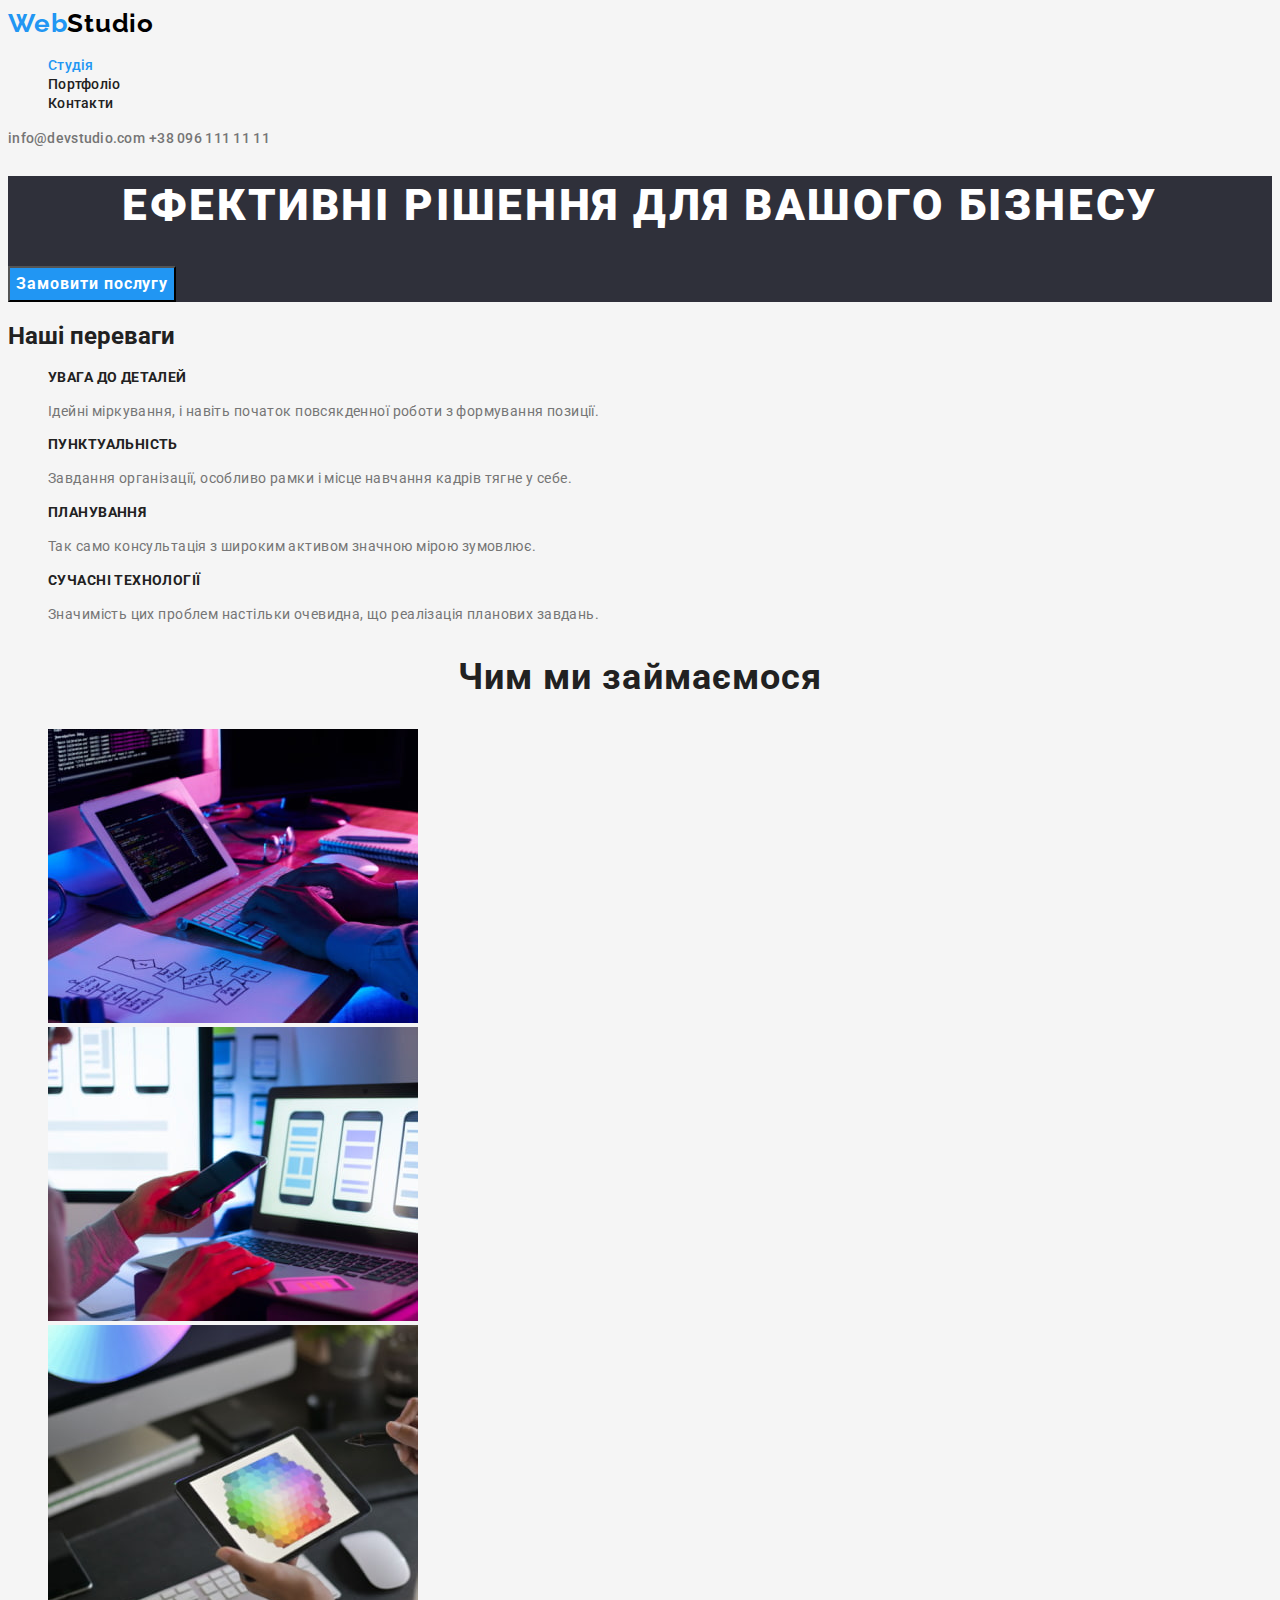
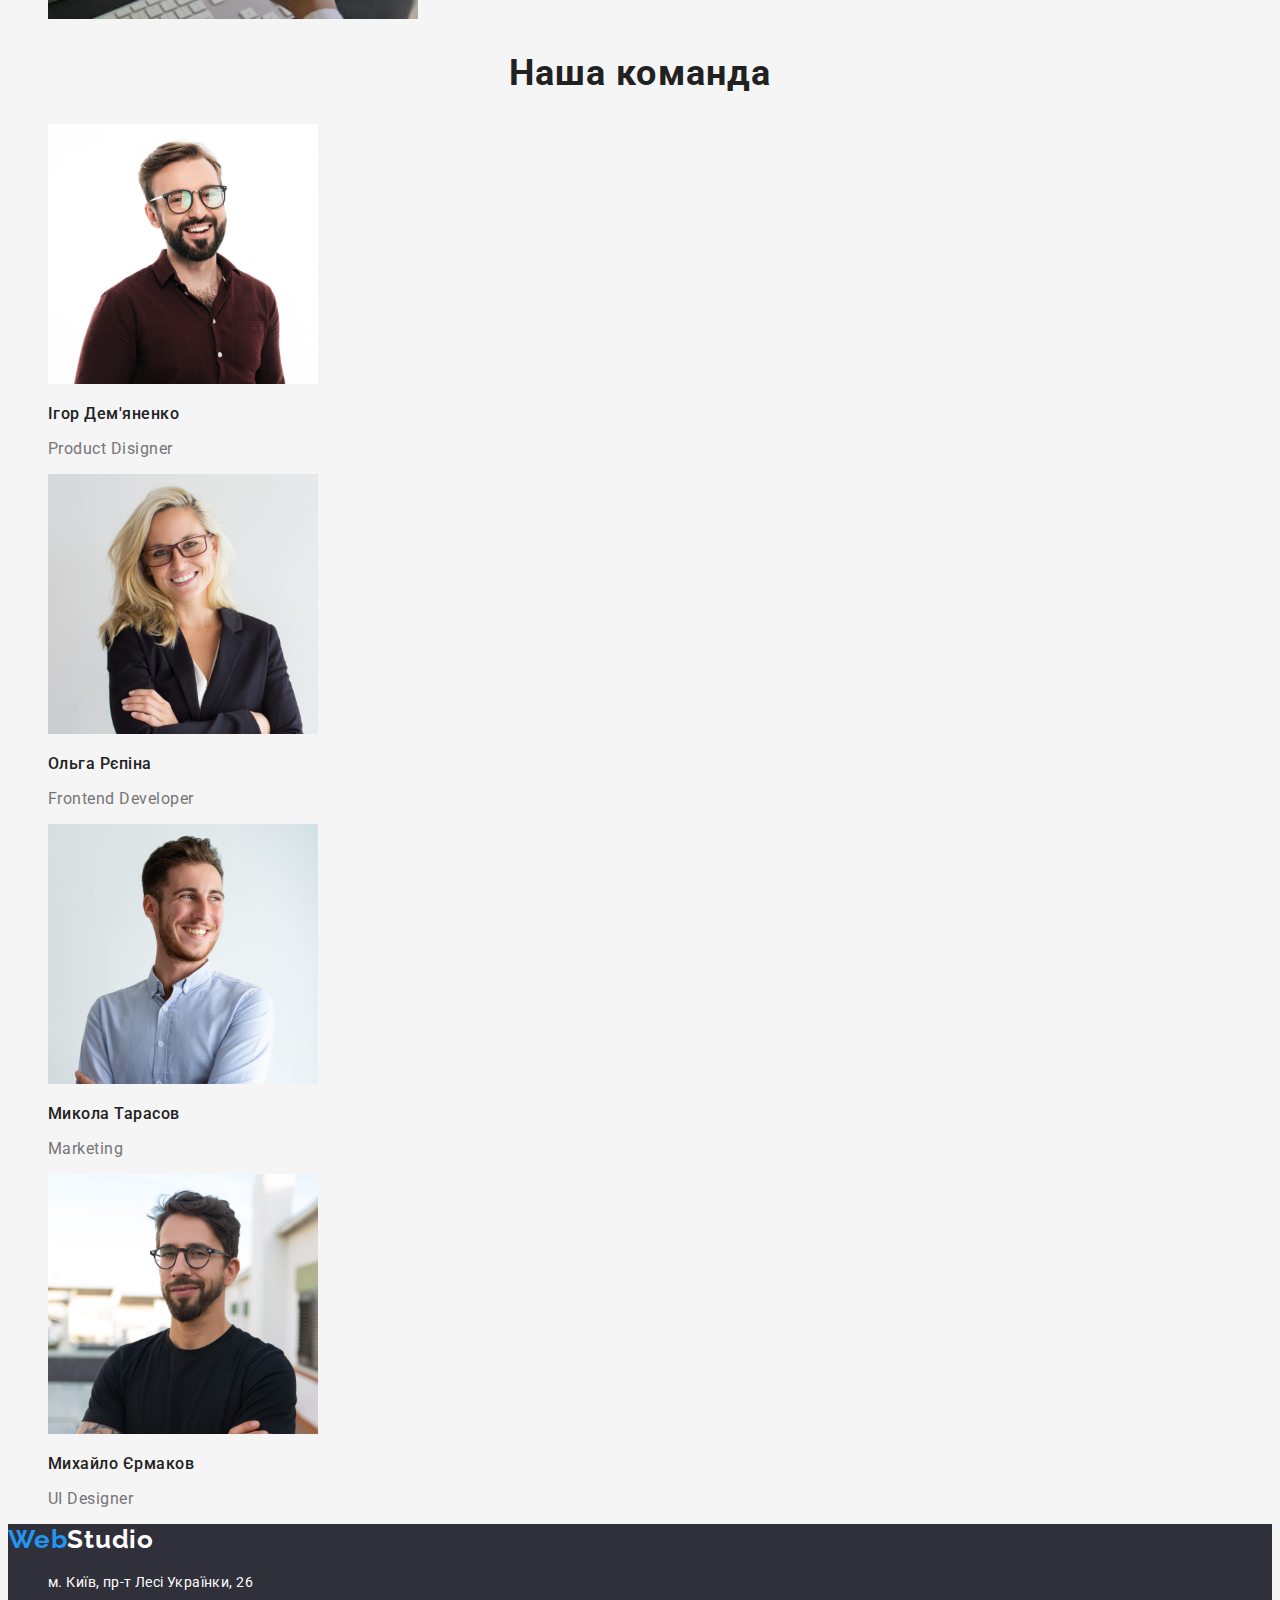
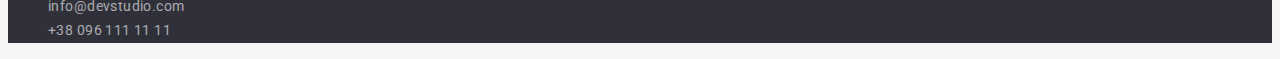
==== index.html @ 5583f451 "hw 03" ====
<!DOCTYPE html>
<html lang="uk">

<head>
    <meta charset="UTF-8" />
    <meta http-equiv="X-UA-Compatible" content="IE=edge" />
    <meta name="viewport" content="width=device-width, initial-scale=1.0" />
    <title>WebStudio</title>
    <link rel="preconnect" href="https://fonts.googleapis.com">
    <link rel="preconnect" href="https://fonts.gstatic.com" crossorigin>
    <link
        href="https://fonts.googleapis.com/css2?family=Raleway:wght@700&family=Roboto:wght@400;500;700;900&display=swap"
        rel="stylesheet">
    <link rel="stylesheet" href="https://cdnjs.cloudflare.com/ajax/libs/modern-normalize/1.1.0/modern-normalize.min.css"
        integrity="sha512-wpPYUAdjBVSE4KJnH1VR1HeZfpl1ub8YT/NKx4PuQ5NmX2tKuGu6U/JRp5y+Y8XG2tV+wKQpNHVUX03MfMFn9Q=="
        crossorigin="anonymous" referrerpolicy="no-referrer" />
    <link rel="stylesheet" href="./css/styles.css">
</head>

<body>
    <header>
        <nav>
            <a href="./index.html" class="logo"><span class="logo-web">Web</span><span
                    class="logo-studio">Studio</span></a>
            <ul class="site-nav">
                <li><a href="./index.html" class="link"><span class="stud-page">Студія</span></a></li>
                <li><a href="./portfolio.html" class="link">Портфоліо</a></li>
                <li><a href="/contacts" class="link">Контакти</a></li>
            </ul>
        </nav>
        <div class="contacts">
            <a href="mailto:info@devstudio.com" class="head-contacts">info@devstudio.com</a>
            <a href="tel:+380961111111" class="head-contacts">+38 096 111 11 11</a>
        </div>
    </header>

    <section class="hero">
        <h1 class="hero-title">Ефективні рішення для вашого бізнесу</h1>
        <button type="button" class="hero-button">Замовити послугу</button>
    </section>

    <main>
        <!--Advantages-->
        <section>
            <h2>Наші переваги</h2>
            <ul>
                <li class="adv-item">
                    <h3 class="adv-title">УВАГА ДО ДЕТАЛЕЙ</h3>
                    <p class="text-adv">
                        Ідейні міркування, і навіть початок повсякденної роботи з
                        формування позиції.
                    </p>
                </li>
                <li class="adv-item">
                    <h3 class="adv-title">ПУНКТУАЛЬНІСТЬ</h3>
                    <p class="text-adv">
                        Завдання організації, особливо рамки і місце навчання кадрів тягне
                        у себе.
                    </p>
                </li>
                <li class="adv-item">
                    <h3 class="adv-title">ПЛАНУВАННЯ</h3>
                    <p class="text-adv">
                        Так само консультація з широким активом значною мірою зумовлює.
                    </p>
                </li>
                <li class="adv-item">
                    <h3 class="adv-title">СУЧАСНІ ТЕХНОЛОГІЇ</h3>
                    <p class="text-adv">
                        Значимість цих проблем настільки очевидна, що реалізація планових
                        завдань.
                    </p>
                </li>
            </ul>
        </section>
        <section>
            <h2 class="title">Чим ми займаємося</h2>
            <ul>
                <li class="w-item"><img src="images/desktop-apps.jpg" alt="desktop apps" width="370" /></li>
                <li class="w-item"><img src="images/mobile-apps.jpg" alt="mobile apps" width="370" /></li>
                <li class="w-item"><img src="images/design-solutions.jpg" alt="design solutions" width="370" /></li>
            </ul>
        </section>
        <!--Team-->
        <section>
            <h2 class="title">Наша команда</h2>
            <ul>
                <li class="team-item">
                    <img src="images/product-disigner.jpg" alt="Ігор Дем'яненко, Product Disigner" width="270" />
                    <h3 class="name">Ігор Дем'яненко</h3>
                    <p class="position">Product Disigner</p>
                </li>
                <li class="team-item">
                    <img src="images/frontend-developer.jpg" alt="Ольга Рєпіна, Frontend Developer" width="270" />
                    <h3 class="name">Ольга Рєпіна</h3>
                    <p class="position">Frontend Developer</p>
                </li>
                <li class="team-item">
                    <img src="images/marketing.jpg" alt="Микола Тарасов, Marketing" width="270" />
                    <h3 class="name">Микола Тарасов</h3>
                    <p class="position">Marketing</p>
                </li>
                <li class="team-item">
                    <img src="images/ui.jpg" alt="Михайло Єрмаков, UI Designer" width="270" />
                    <h3 class="name">Михайло Єрмаков</h3>
                    <p class="position">UI Designer</p>
                </li>
            </ul>
        </section>
    </main>
    <footer class="cont-info">
        <a href="./index.html" class="logo"><span class="logo-web">Web</span><span class="logo-white">Studio</span></a>
        <address>
            <ul>
                <li class="adress-item"><a class="adress-text" href="https://goo.gl/maps/3PGpG9PpnSt5168C9"
                        target="_blank" rel="noopener noreferrer">м. Київ,
                        пр-т Лесі Українки, 26</a></li>
                <li class="adress-item"><a class="contact" href="mailto:info@devstudio.com">info@devstudio.com</a>
                </li>
                <li class="adress-item"><a class="contact" href="tel:+380961111111">+38 096 111 11 11</a></li>
            </ul>
        </address>
    </footer>
</body>

</html>
---- css/styles.css ----
:root {
    --nav-background-color: #FFFFFF;
    --main-background-color: #F5F5F5;
    --secondary-background-color: #2F303A;
    --third-background-color: #F5F4FA;
    --main-text-color: #212121;
    --secondary-text-color: #757575;
    --white-text-color: #FFFFFF;
    --accent-color: #2196F3;
    --contacts-color: rgba(255, 255, 255, 0.6);
}

body {
    background-color: var(--main-background-color);
    color: var(--main-text-color);
    font-family: Roboto, sans-serif;
}

.logo {
    font-family: Raleway;
    font-style: normal;
    font-weight: 700;
    font-size: 26px;
    line-height: 1.19;
    letter-spacing: 0.03em;
    text-decoration: none;
}

.logo-web {
    color: var(--accent-color);
}

.logo-studio {
    color: #000000;
}

.logo-white {
    color: var(--white-text-color);
}

.site-nav {
    list-style: none;
}

.site-nav .link {
    color: var(--main-text-color);
    text-decoration: none;
    font-style: normal;
    font-weight: 500;
    font-size: 14px;
    line-height: 1.14;
    letter-spacing: 0.02em;
}

.site-nav .link:hover, .site-nav .link:focus {
    color: var(--accent-color);
}

.stud-page {
    color: var(--accent-color)
}

.port-page {
    color: var(--accent-color)
}

.contacts {
}

.head-contacts {
    color: var(--secondary-text-color);
    text-decoration: none;
    font-style: normal;
    font-weight: 500;
    font-size: 14px;
    line-height: 1.14;
    letter-spacing: 0.02em;
}

.head-contacts:hover, .head-contacts:focus {
    color: var(--accent-color);
}

.hero {
    background-color: var(--secondary-background-color);
    /*position: absolute;*/
    /*width: 1600px;
    height: 600px;
    left: 0px;
    top: 80px;*/
}

.hero-title {
    color: var(--white-text-color);
    font-style: normal;
    font-weight: 900;
    font-size: 44px;
    line-height: 1.36;
    text-align: center;
    letter-spacing: 0.06em;
    text-transform: uppercase;
}

.hero-button {
    font-family: inherit;
}

.hero-button {
    color: var(--white-text-color);
    background-color: var(--accent-color);
    cursor: pointer;
    font-style: normal;
    font-weight: 700;
    font-size: 16px;
    line-height: 1.88;
    /*display: flex;
    align-items: center;
    text-align: center;*/
    letter-spacing: 0.06em;

}

.adv-item {
    list-style: none;
}

.adv-title {
    font-style: normal;
    font-weight: 700;
    font-size: 14px;
    line-height: 1.14;
    letter-spacing: 0.03em;
}

.text-adv {
    color: var(--secondary-text-color);
    font-size: 14px;
    line-height: 1.71;
    letter-spacing: 0.03em;
}

.title {
    font-style: normal;
    font-weight: 700;
    font-size: 36px;
    line-height: 1.16;
    text-align: center;
    letter-spacing: 0.03em;
}

.w-item {
    list-style: none;
}

.team-item {
    list-style: none;
}

.name {
    font-style: normal;
    font-weight: 500;
    font-size: 16px;
    line-height: 1.19;
    /*text-align: center;*/
    letter-spacing: 0.03em;
}

.position {
    color: var(--secondary-text-color);
    font-size: 16px;
    line-height: 1.19;
    /*text-align: center;*/
    letter-spacing: 0.03em;
}

.buttons-list {
    list-style: none;
}

.buttons {
    font-family: inherit;
}

.buttons {
    cursor: pointer;
    list-style: none;
    font-style: normal;
    font-weight: 500;
    font-size: 16px;
    line-height: 1.63;
    text-align: center;
    letter-spacing: 0.03em;
    color: var(--main-text-color);
}

.buttons:hover, .buttons:focus {
    background-color: var(--accent-color);
    color: var(--white-text-color);
}

.exp {
    list-style: none;
}

.exp-name {
    font-style: normal;
    font-weight: 700;
    font-size: 18px;
    line-height: 2;
    /*text-align: center;*/
    letter-spacing: 0.06em;
}

.exp-type {
    font-size: 16px;
    line-height: 1.88;
    /*text-align: center;*/
    letter-spacing: 0.03em;
    color: var(--secondary-text-color);
}

.cont-info {
    text-decoration: none;
    background-color: var(--secondary-background-color);
}

.adress-item {
    list-style: none;
}

.adress-text {
    text-decoration: none;
    color: var(--white-text-color);
    font-size: 14px;
    line-height: 1.71;
    letter-spacing: 0.03em;
    font-style: normal;
    font-weight: 400;
}

.contact {
    text-decoration: none;
    color: var(--contacts-color);
    font-size: 14px;
    line-height: 1.71;
    letter-spacing: 0.03em;
    font-style: normal;
    font-weight: 400;
}

.adress-text:hover, .adress-text:focus {
    color: var(--accent-color);
}

.contact:hover, .contact:focus {
    color: var(--accent-color);
}
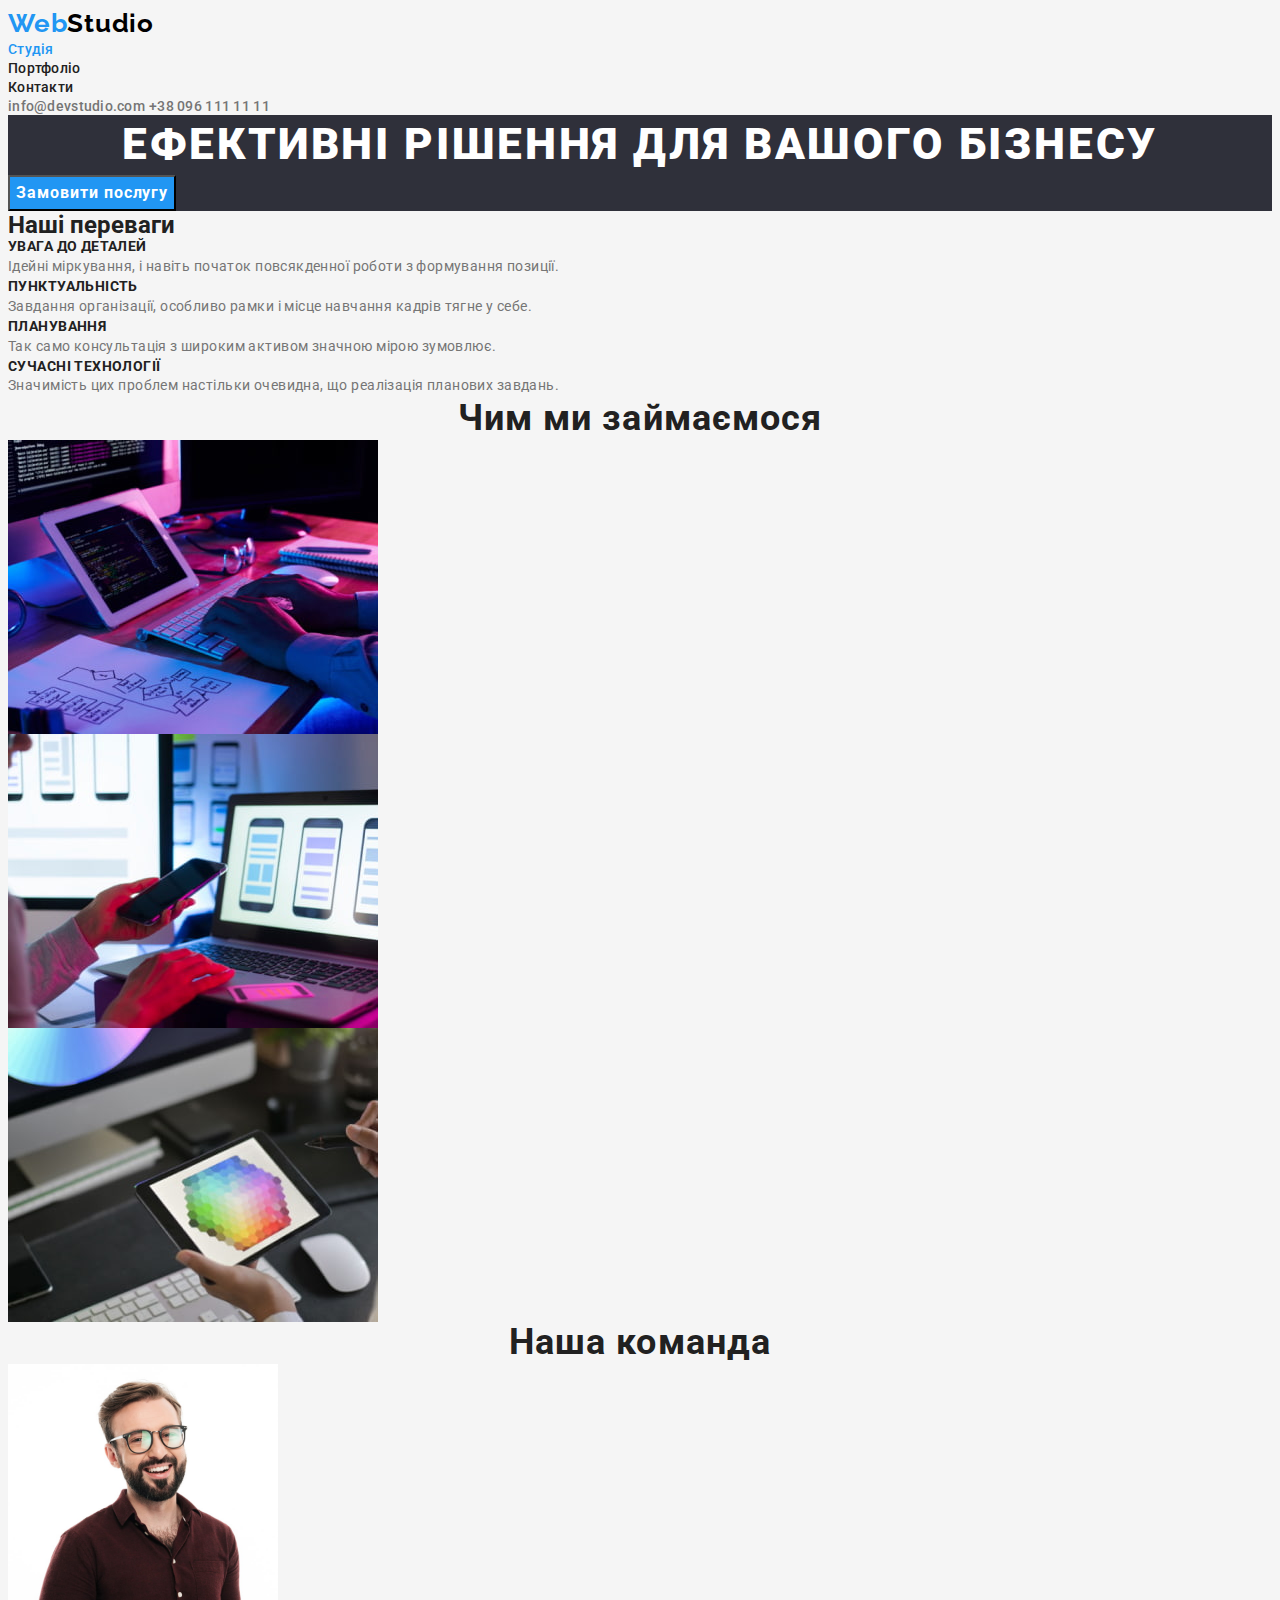
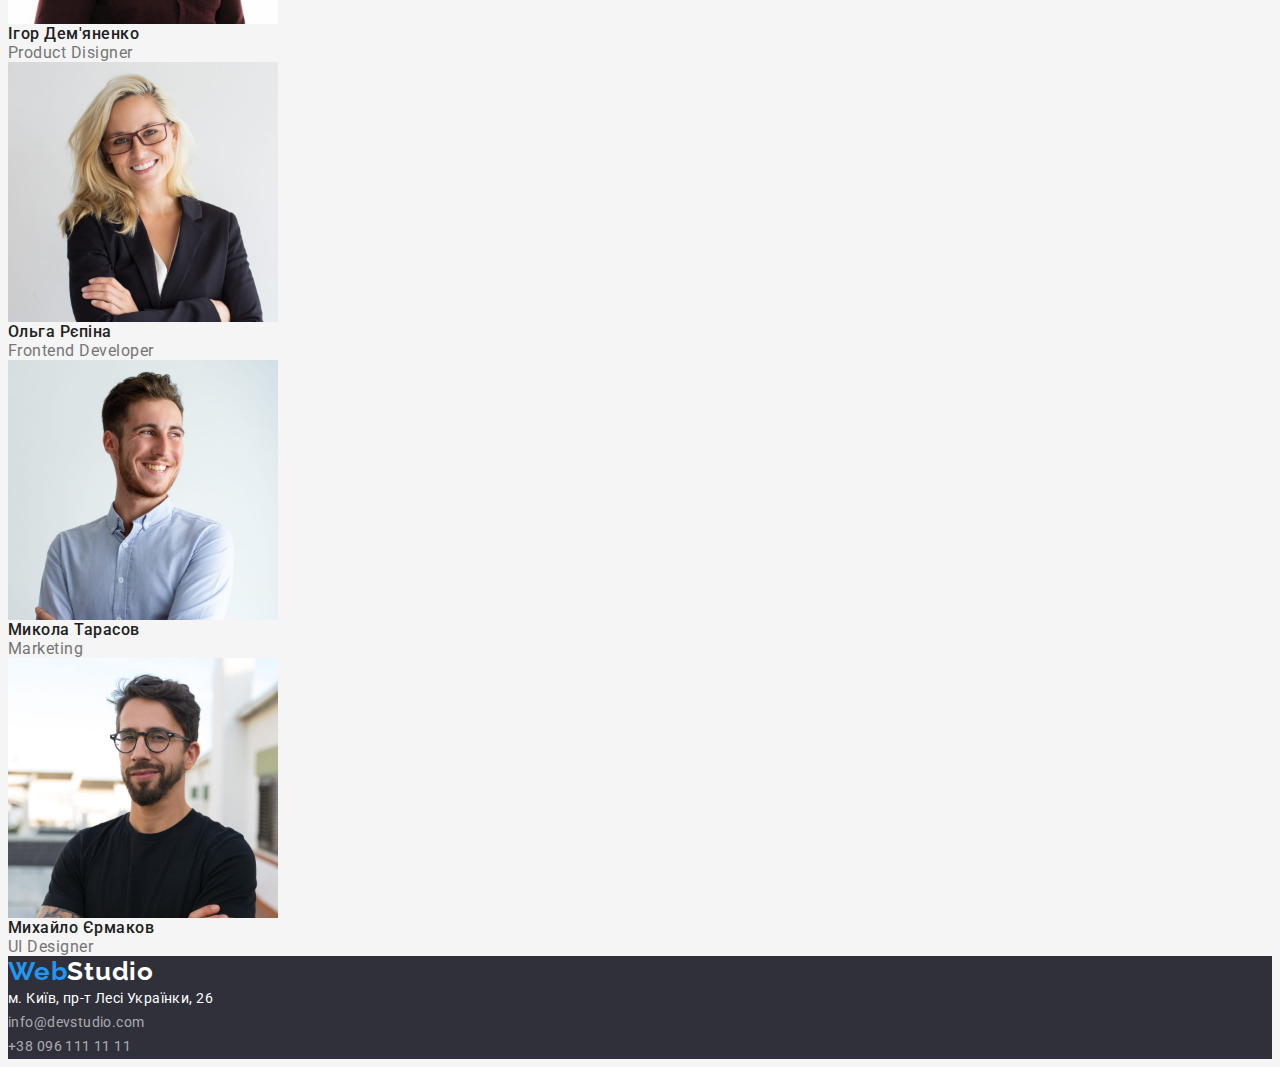
==== commit e227798b: "++" ====
--- a/index.html
+++ b/index.html
@@ -18,7 +18,7 @@
 </head>
 
 <body>
-    <header>
+    <header class="header">
         <nav>
             <a href="./index.html" class="logo"><span class="logo-web">Web</span><span
                     class="logo-studio">Studio</span></a>
@@ -41,7 +41,7 @@
 
     <main>
         <!--Advantages-->
-        <section>
+        <section class="advantages">
             <h2>Наші переваги</h2>
             <ul>
                 <li class="adv-item">
@@ -73,7 +73,7 @@
                 </li>
             </ul>
         </section>
-        <section>
+        <section class="wwd">
             <h2 class="title">Чим ми займаємося</h2>
             <ul>
                 <li class="w-item"><img src="images/desktop-apps.jpg" alt="desktop apps" width="370" /></li>
@@ -82,7 +82,7 @@
             </ul>
         </section>
         <!--Team-->
-        <section>
+        <section class="team">
             <h2 class="title">Наша команда</h2>
             <ul>
                 <li class="team-item">
@@ -108,7 +108,7 @@
             </ul>
         </section>
     </main>
-    <footer class="cont-info">
+    <footer class="footer">
         <a href="./index.html" class="logo"><span class="logo-web">Web</span><span class="logo-white">Studio</span></a>
         <address>
             <ul>
--- a/css/styles.css
+++ b/css/styles.css
@@ -16,6 +16,22 @@
     font-family: Roboto, sans-serif;
 }
 
+h1, h2, h3, h4, h5, h6, p {
+    margin: 0;
+}
+
+img {
+    display: block;
+    max-width: 100%;
+    height: auto;
+}
+
+ul {
+    list-style: none;
+    padding: 0;
+    margin: 0;
+}
+
 .logo {
     font-family: Raleway;
     font-style: normal;
@@ -219,7 +235,7 @@
     color: var(--secondary-text-color);
 }
 
-.cont-info {
+.footer {
     text-decoration: none;
     background-color: var(--secondary-background-color);
 }
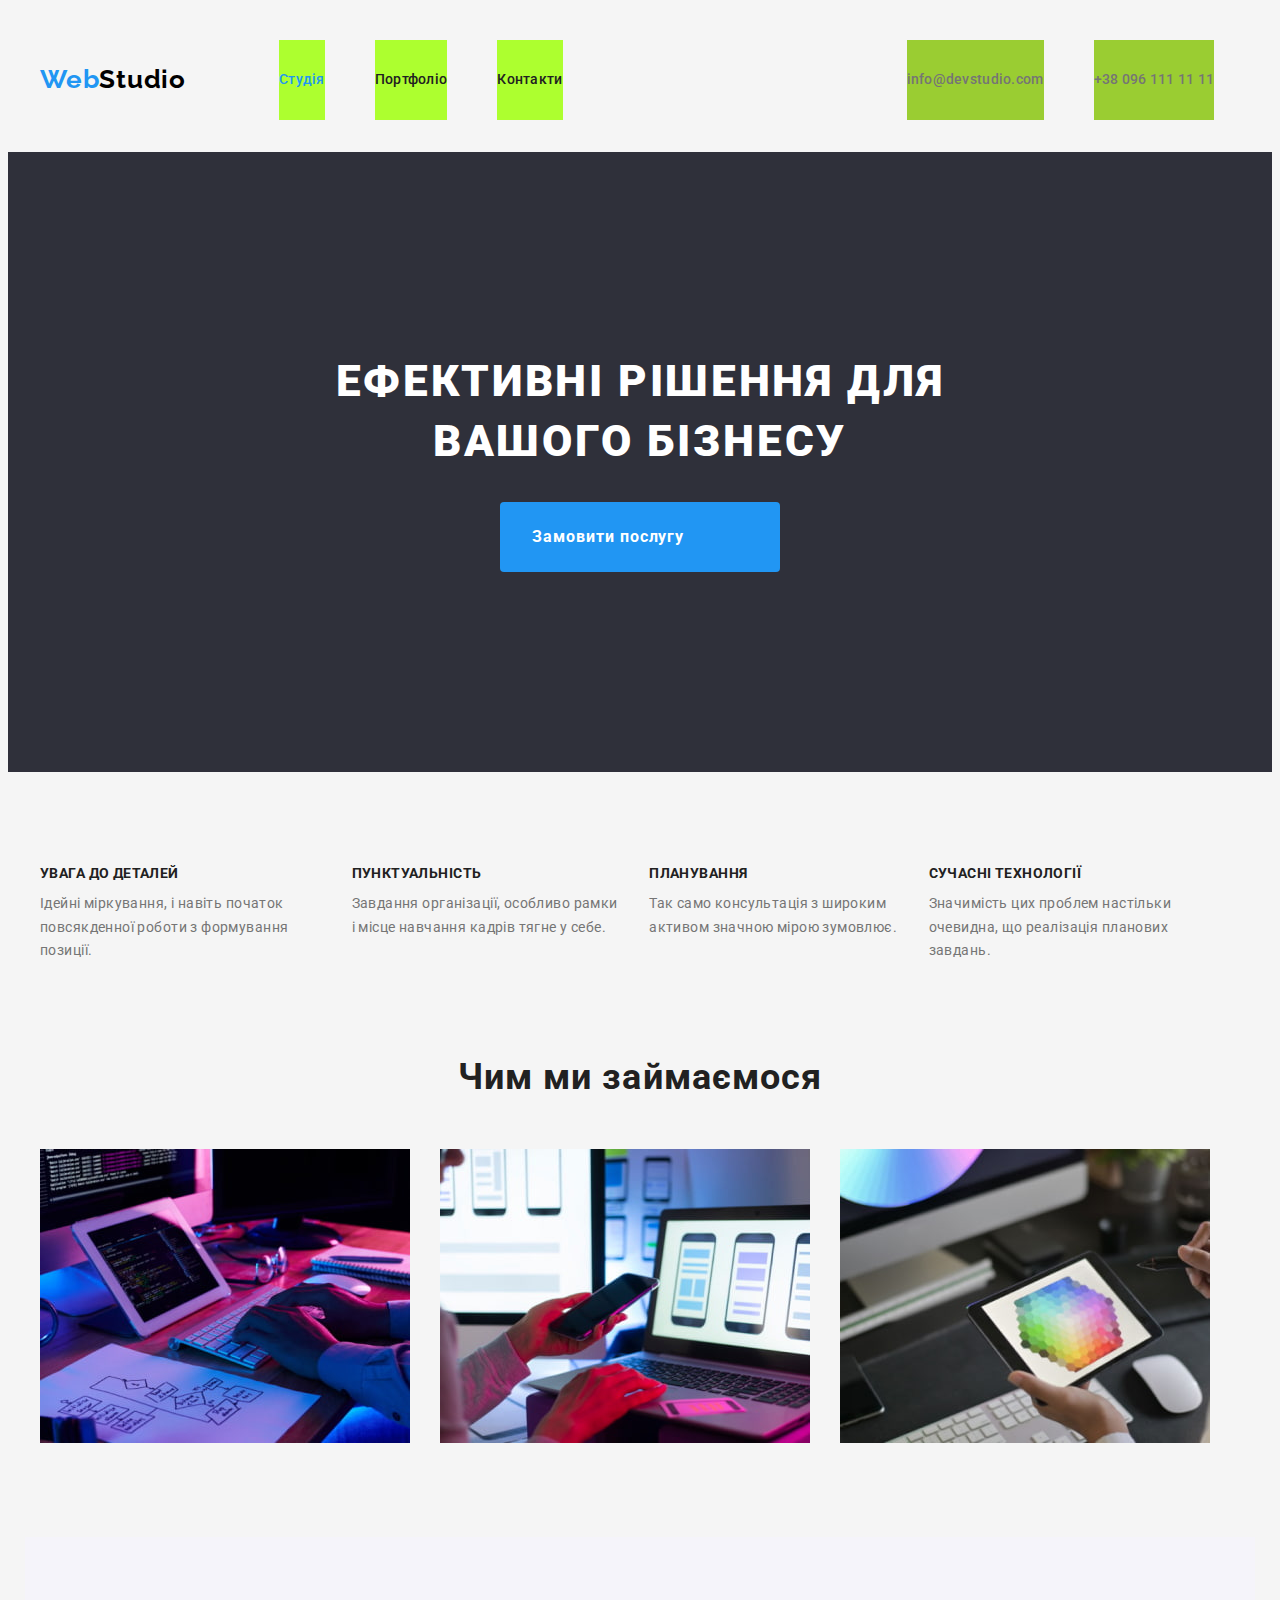
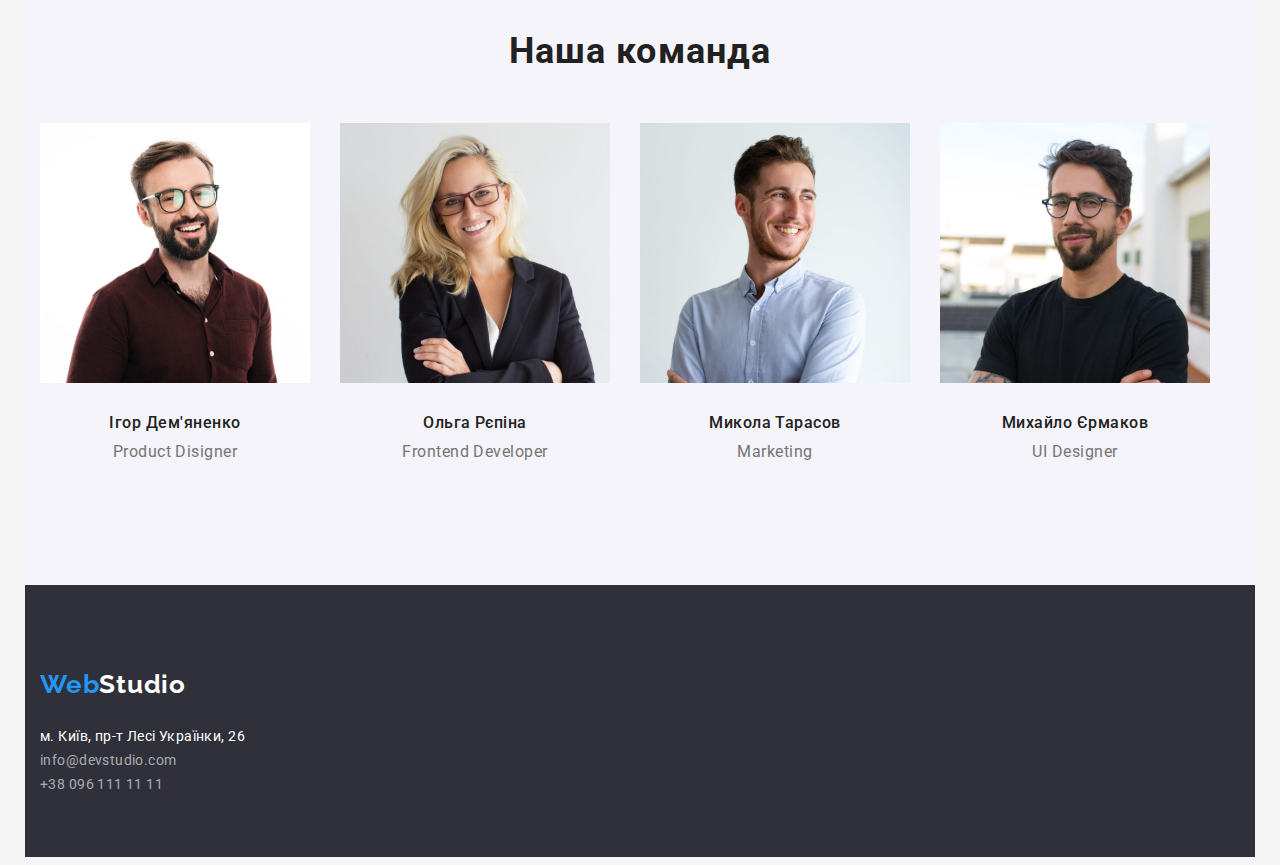
==== commit f382b14d: "+++" ====
--- a/index.html
+++ b/index.html
@@ -19,31 +19,39 @@
 
 <body>
     <header class="header">
-        <nav>
-            <a href="./index.html" class="logo"><span class="logo-web">Web</span><span
-                    class="logo-studio">Studio</span></a>
-            <ul class="site-nav">
-                <li><a href="./index.html" class="link"><span class="stud-page">Студія</span></a></li>
-                <li><a href="./portfolio.html" class="link">Портфоліо</a></li>
-                <li><a href="/contacts" class="link">Контакти</a></li>
+        <div class="head container">
+            <nav class="navigation">
+                <a href="./index.html" class="logo"><span class="logo-web">Web</span><span
+                        class="logo-studio">Studio</span></a>
+                <ul class="site-nav">
+                    <li><a href="./index.html" class="link"><span class="stud-page">Студія</span></a></li>
+                    <li><a href="./portfolio.html" class="link">Портфоліо</a></li>
+                    <li><a href="/contacts" class="link">Контакти</a></li>
+                </ul>
+            </nav>
+            <ul class="contacts">
+                <li class="contacts-list"><a href="mailto:info@devstudio.com"
+                        class="head-contacts">info@devstudio.com</a>
+                </li>
+                <li class="contacts-list"><a href="tel:+380961111111" class="head-contacts">+38 096 111 11 11</a>
+                </li>
             </ul>
-        </nav>
-        <div class="contacts">
-            <a href="mailto:info@devstudio.com" class="head-contacts">info@devstudio.com</a>
-            <a href="tel:+380961111111" class="head-contacts">+38 096 111 11 11</a>
         </div>
     </header>
 
-    <section class="hero">
-        <h1 class="hero-title">Ефективні рішення для вашого бізнесу</h1>
-        <button type="button" class="hero-button">Замовити послугу</button>
-    </section>
+    <main>
 
-    <main>
+        <section class="hero">
+            <div class="hero-box container">
+                <h1 class="hero-title">Ефективні рішення для вашого бізнесу</h1>
+                <button type="button" class="hero-button">Замовити послугу</button>
+            </div>
+        </section>
+
         <!--Advantages-->
-        <section class="advantages">
-            <h2>Наші переваги</h2>
-            <ul>
+        <section class="advantages container">
+            <h2 class="visually-hidden">Наші переваги</h2>
+            <ul class="adv-list">
                 <li class="adv-item">
                     <h3 class="adv-title">УВАГА ДО ДЕТАЛЕЙ</h3>
                     <p class="text-adv">
@@ -73,42 +81,44 @@
                 </li>
             </ul>
         </section>
-        <section class="wwd">
+        <section class="wwd section container">
             <h2 class="title">Чим ми займаємося</h2>
-            <ul>
+            <ul class="wwd-list">
                 <li class="w-item"><img src="images/desktop-apps.jpg" alt="desktop apps" width="370" /></li>
                 <li class="w-item"><img src="images/mobile-apps.jpg" alt="mobile apps" width="370" /></li>
                 <li class="w-item"><img src="images/design-solutions.jpg" alt="design solutions" width="370" /></li>
             </ul>
         </section>
         <!--Team-->
-        <section class="team">
-            <h2 class="title">Наша команда</h2>
-            <ul>
-                <li class="team-item">
-                    <img src="images/product-disigner.jpg" alt="Ігор Дем'яненко, Product Disigner" width="270" />
-                    <h3 class="name">Ігор Дем'яненко</h3>
-                    <p class="position">Product Disigner</p>
-                </li>
-                <li class="team-item">
-                    <img src="images/frontend-developer.jpg" alt="Ольга Рєпіна, Frontend Developer" width="270" />
-                    <h3 class="name">Ольга Рєпіна</h3>
-                    <p class="position">Frontend Developer</p>
-                </li>
-                <li class="team-item">
-                    <img src="images/marketing.jpg" alt="Микола Тарасов, Marketing" width="270" />
-                    <h3 class="name">Микола Тарасов</h3>
-                    <p class="position">Marketing</p>
-                </li>
-                <li class="team-item">
-                    <img src="images/ui.jpg" alt="Михайло Єрмаков, UI Designer" width="270" />
-                    <h3 class="name">Михайло Єрмаков</h3>
-                    <p class="position">UI Designer</p>
-                </li>
-            </ul>
+        <section class=" team section container">
+            <div class="">
+                <h2 class="title">Наша команда</h2>
+                <ul class="team-list">
+                    <li class="team-item">
+                        <img src="images/product-disigner.jpg" alt="Ігор Дем'яненко, Product Disigner" width="270" />
+                        <h3 class="name">Ігор Дем'яненко</h3>
+                        <p class="position">Product Disigner</p>
+                    </li>
+                    <li class="team-item">
+                        <img src="images/frontend-developer.jpg" alt="Ольга Рєпіна, Frontend Developer" width="270" />
+                        <h3 class="name">Ольга Рєпіна</h3>
+                        <p class="position">Frontend Developer</p>
+                    </li>
+                    <li class="team-item">
+                        <img src="images/marketing.jpg" alt="Микола Тарасов, Marketing" width="270" />
+                        <h3 class="name">Микола Тарасов</h3>
+                        <p class="position">Marketing</p>
+                    </li>
+                    <li class="team-item">
+                        <img src="images/ui.jpg" alt="Михайло Єрмаков, UI Designer" width="270" />
+                        <h3 class="name">Михайло Єрмаков</h3>
+                        <p class="position">UI Designer</p>
+                    </li>
+                </ul>
+            </div>
         </section>
     </main>
-    <footer class="footer">
+    <footer class="footer container">
         <a href="./index.html" class="logo"><span class="logo-web">Web</span><span class="logo-white">Studio</span></a>
         <address>
             <ul>
--- a/css/styles.css
+++ b/css/styles.css
@@ -1,3 +1,5 @@
+/*GENERAL*/
+
 :root {
     --nav-background-color: #FFFFFF;
     --main-background-color: #F5F5F5;
@@ -32,7 +34,52 @@
     margin: 0;
 }
 
+*,
+*::before,
+*::after {
+    box-sizing: inherit;
+}
+
+.container {
+    width: 1200px;
+    padding-left: 15px;
+    padding-right: 15px;
+    margin: 0 auto;
+}
+
+.section {
+    padding-top: 94px;
+    padding-bottom: 94px;
+}
+
+.visually-hidden {
+    position: absolute;
+    white-space: nowrap;
+    width: 1px;
+    height: 1px;
+    overflow: hidden;
+    border: 0;
+    padding: 0;
+    clip: rect(0 0 0 0);
+    clip-path: inset(50%);
+    margin: -1px;
+}
+
+/*HEADER*/
+
+.head {
+    display: flex;
+    text-align: center;
+    align-items: center;
+}
+
+
 .logo {
+    display: block;
+    padding-top: 24px;
+    padding-bottom: 25px;
+    margin-right: 93px;
+
     font-family: Raleway;
     font-style: normal;
     font-weight: 700;
@@ -54,18 +101,40 @@
     color: var(--white-text-color);
 }
 
+.navigation {
+    display: flex;
+    align-items: center;
+}
+
 .site-nav {
-    list-style: none;
-}
+    display: flex;
+    padding-top: 32px;
+    padding-bottom: 32px;
+    list-style: none;
+}
+
+.site-nav li + li {
+    margin-left: 50px;
+}
+
+/*.site-nav li:last-child {
+    margin-right: 0;}*/
+
 
 .site-nav .link {
+    display: block;
+    padding-top: 32px;
+    padding-bottom: 32px;
+
     color: var(--main-text-color);
+
     text-decoration: none;
     font-style: normal;
     font-weight: 500;
     font-size: 14px;
     line-height: 1.14;
     letter-spacing: 0.02em;
+    background-color: greenyellow;
 }
 
 .site-nav .link:hover, .site-nav .link:focus {
@@ -79,11 +148,20 @@
 .port-page {
     color: var(--accent-color)
 }
-
 .contacts {
+    display: flex;
+    margin-left: 344px;
+}
+
+.contacts .contacts-list + .contacts-list {
+    margin-left: 50px;
 }
 
 .head-contacts {
+    display: block;
+    padding-top: 32px;
+    padding-bottom: 32px;
+
     color: var(--secondary-text-color);
     text-decoration: none;
     font-style: normal;
@@ -91,23 +169,34 @@
     font-size: 14px;
     line-height: 1.14;
     letter-spacing: 0.02em;
+
+    background-color: yellowgreen;
 }
 
 .head-contacts:hover, .head-contacts:focus {
     color: var(--accent-color);
 }
 
+.header {
+    border-bottom: 1px solid 
+    color: #ececec;
+}
+
+/*HERO*/
+
 .hero {
     background-color: var(--secondary-background-color);
-    /*position: absolute;*/
-    /*width: 1600px;
-    height: 600px;
-    left: 0px;
-    top: 80px;*/
+    max-width: 1600px;
+    padding: 200px 0px 200px 0px;
 }
 
 .hero-title {
+    margin-left: auto;
+    margin-right: auto;
+    max-width: 696px;
+
     color: var(--white-text-color);
+
     font-style: normal;
     font-weight: 900;
     font-size: 44px;
@@ -122,25 +211,48 @@
 }
 
 .hero-button {
+    padding: 10px 32px;
+    margin-top: 30px;
+    margin-left: auto;
+    margin-right: auto;
+    border-radius: 4px;
+    border: transparent;
+    width: 216px;
+    height: 50px;
+
     color: var(--white-text-color);
     background-color: var(--accent-color);
     cursor: pointer;
+
     font-style: normal;
     font-weight: 700;
     font-size: 16px;
     line-height: 1.88;
-    /*display: flex;
+    display: flex;
     align-items: center;
-    text-align: center;*/
+    text-align: center;
     letter-spacing: 0.06em;
 
 }
 
+/*SECTION ADV*/
+
+.adv-list {
+    display: flex;
+    padding-top: 94px;
+}
+
 .adv-item {
-    list-style: none;
-}
+    margin-right: 30px;
+}
+
+
+/*.adv-item {
+    list-style: none;
+}*/
 
 .adv-title {
+    margin-bottom: 10px;
     font-style: normal;
     font-weight: 700;
     font-size: 14px;
@@ -155,7 +267,15 @@
     letter-spacing: 0.03em;
 }
 
+/*WWD*/
+
+.wwd-list {
+    display: flex;
+}
+
 .title {
+    margin-bottom: 50px;
+
     font-style: normal;
     font-weight: 700;
     font-size: 36px;
@@ -165,27 +285,49 @@
 }
 
 .w-item {
-    list-style: none;
+    margin-right: 30px;
+    list-style: none;
+}
+
+
+/*TEAM*/
+
+.team {
+    background-color: var(--third-background-color);
+}
+
+.team-list {
+    display: flex;
 }
 
 .team-item {
-    list-style: none;
-}
+    margin-right: 30px;
+    list-style: none;
+}
+
+.team-item:last-child {
+    margin-right: 0;
+}
+
+
 
 .name {
+    margin-top: 30px;
+    margin-bottom: 10px;
     font-style: normal;
     font-weight: 500;
     font-size: 16px;
     line-height: 1.19;
-    /*text-align: center;*/
+    text-align: center;
     letter-spacing: 0.03em;
 }
 
 .position {
+    margin-bottom: 30px;
     color: var(--secondary-text-color);
     font-size: 16px;
     line-height: 1.19;
-    /*text-align: center;*/
+    text-align: center;
     letter-spacing: 0.03em;
 }
 
@@ -198,6 +340,10 @@
 }
 
 .buttons {
+    display: inline-block;
+    padding: 6px 22px;
+    border-radius: 4px;
+    border: transparent;
     cursor: pointer;
     list-style: none;
     font-style: normal;
@@ -207,6 +353,7 @@
     text-align: center;
     letter-spacing: 0.03em;
     color: var(--main-text-color);
+    background-color: var(--third-background-color);
 }
 
 .buttons:hover, .buttons:focus {
@@ -236,6 +383,11 @@
 }
 
 .footer {
+    padding-top: 60px;
+    padding-bottom: 60px;
+    margin-left: auto;
+    margin-right: auto;
+    max-width: 1600px;
     text-decoration: none;
     background-color: var(--secondary-background-color);
 }
@@ -245,8 +397,11 @@
 }
 
 .adress-text {
+    margin-bottom: 9px;
+
     text-decoration: none;
     color: var(--white-text-color);
+
     font-size: 14px;
     line-height: 1.71;
     letter-spacing: 0.03em;
@@ -256,7 +411,9 @@
 
 .contact {
     text-decoration: none;
+
     color: var(--contacts-color);
+    
     font-size: 14px;
     line-height: 1.71;
     letter-spacing: 0.03em;
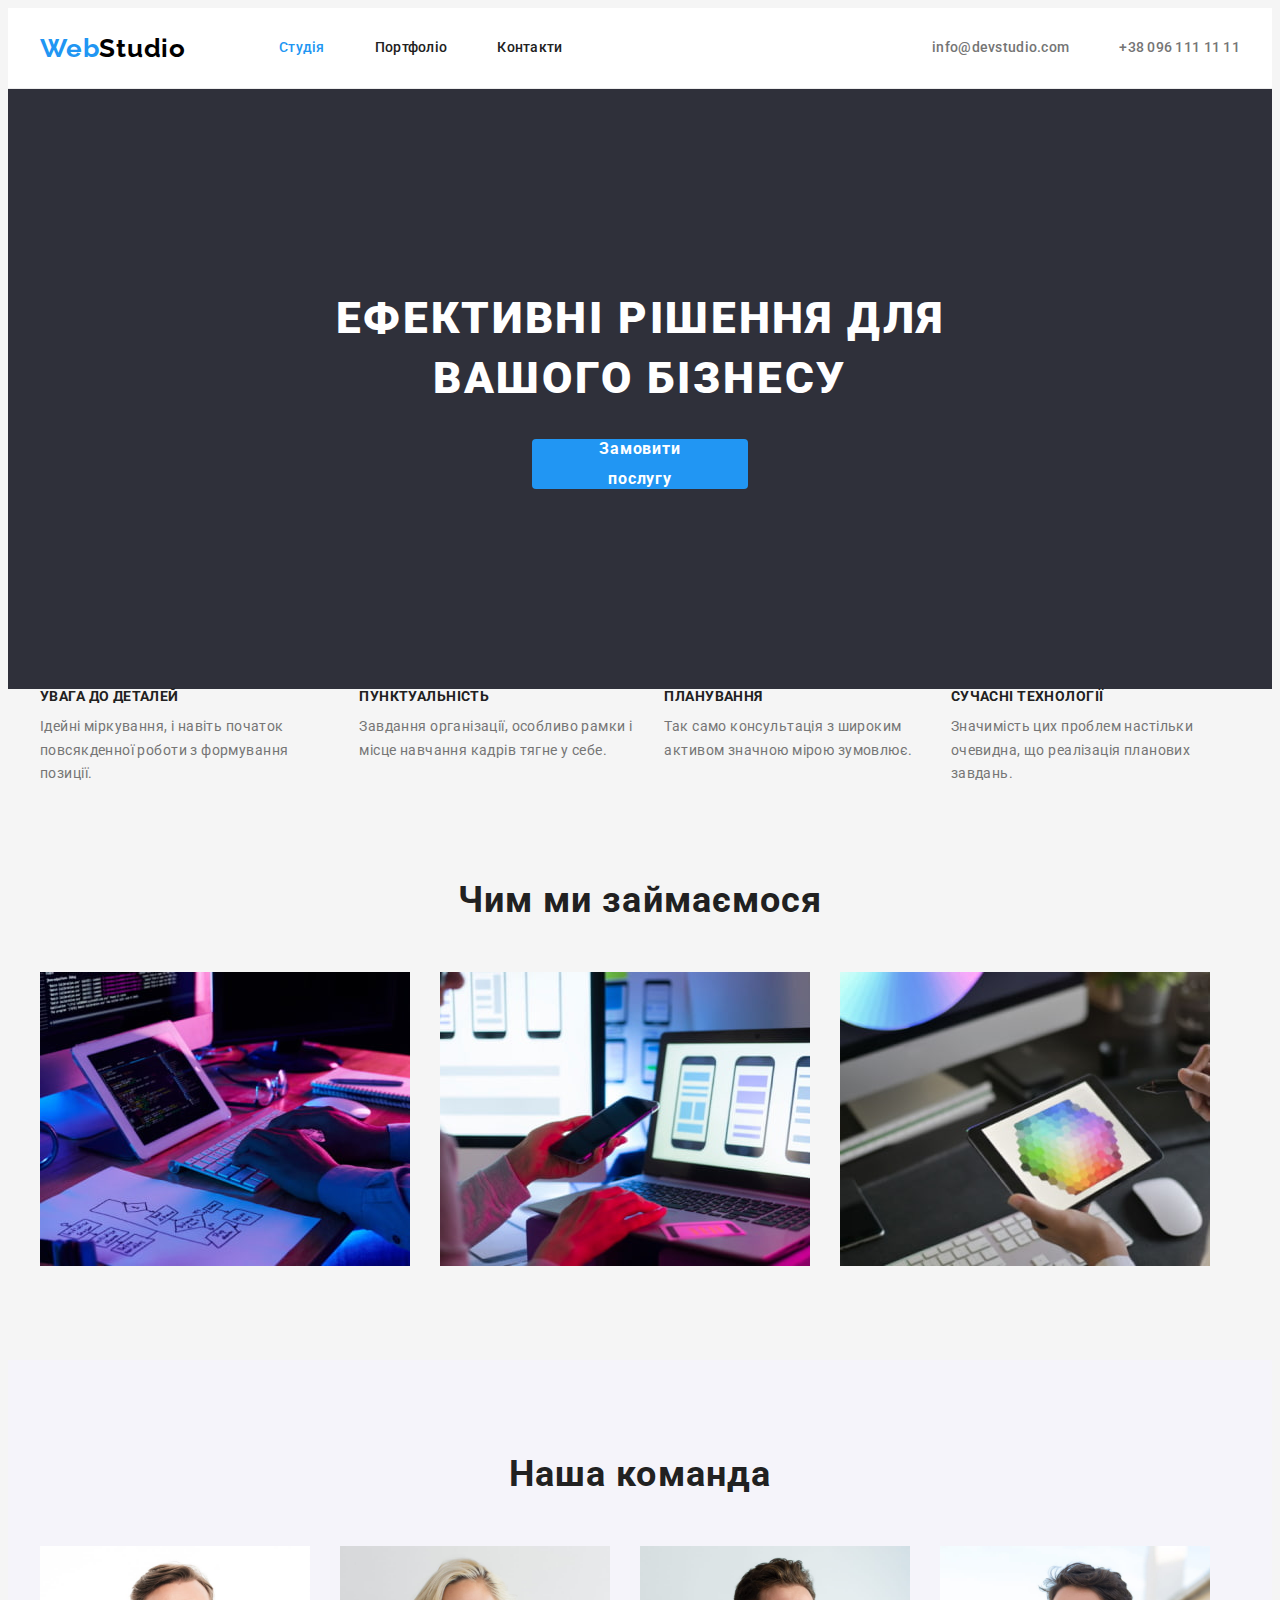
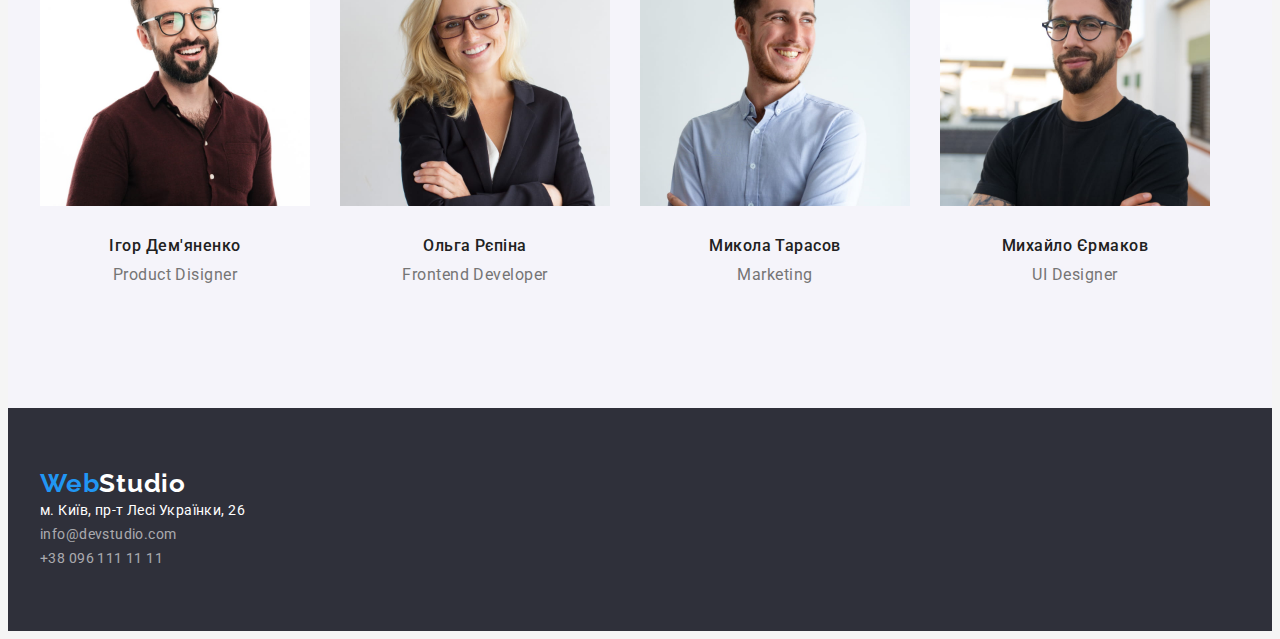
==== commit 7186402d: "коригування секцій/койтейнерів" ====
--- a/index.html
+++ b/index.html
@@ -49,87 +49,102 @@
         </section>
 
         <!--Advantages-->
-        <section class="advantages container">
-            <h2 class="visually-hidden">Наші переваги</h2>
-            <ul class="adv-list">
-                <li class="adv-item">
-                    <h3 class="adv-title">УВАГА ДО ДЕТАЛЕЙ</h3>
-                    <p class="text-adv">
-                        Ідейні міркування, і навіть початок повсякденної роботи з
-                        формування позиції.
-                    </p>
-                </li>
-                <li class="adv-item">
-                    <h3 class="adv-title">ПУНКТУАЛЬНІСТЬ</h3>
-                    <p class="text-adv">
-                        Завдання організації, особливо рамки і місце навчання кадрів тягне
-                        у себе.
-                    </p>
-                </li>
-                <li class="adv-item">
-                    <h3 class="adv-title">ПЛАНУВАННЯ</h3>
-                    <p class="text-adv">
-                        Так само консультація з широким активом значною мірою зумовлює.
-                    </p>
-                </li>
-                <li class="adv-item">
-                    <h3 class="adv-title">СУЧАСНІ ТЕХНОЛОГІЇ</h3>
-                    <p class="text-adv">
-                        Значимість цих проблем настільки очевидна, що реалізація планових
-                        завдань.
-                    </p>
-                </li>
-            </ul>
+        <section class="advantages">
+            <div class="container">
+                <h2 class="visually-hidden">Наші переваги</h2>
+                <ul class="adv-list">
+                    <li class="adv-item">
+                        <h3 class="adv-title">УВАГА ДО ДЕТАЛЕЙ</h3>
+                        <p class="text-adv">
+                            Ідейні міркування, і навіть початок повсякденної роботи з
+                            формування позиції.
+                        </p>
+                    </li>
+                    <li class="adv-item">
+                        <h3 class="adv-title">ПУНКТУАЛЬНІСТЬ</h3>
+                        <p class="text-adv">
+                            Завдання організації, особливо рамки і місце навчання кадрів тягне
+                            у себе.
+                        </p>
+                    </li>
+                    <li class="adv-item">
+                        <h3 class="adv-title">ПЛАНУВАННЯ</h3>
+                        <p class="text-adv">
+                            Так само консультація з широким активом значною мірою зумовлює.
+                        </p>
+                    </li>
+                    <li class="adv-item">
+                        <h3 class="adv-title">СУЧАСНІ ТЕХНОЛОГІЇ</h3>
+                        <p class="text-adv">
+                            Значимість цих проблем настільки очевидна, що реалізація планових
+                            завдань.
+                        </p>
+                    </li>
+                </ul>
+            </div>
         </section>
-        <section class="wwd section container">
-            <h2 class="title">Чим ми займаємося</h2>
-            <ul class="wwd-list">
-                <li class="w-item"><img src="images/desktop-apps.jpg" alt="desktop apps" width="370" /></li>
-                <li class="w-item"><img src="images/mobile-apps.jpg" alt="mobile apps" width="370" /></li>
-                <li class="w-item"><img src="images/design-solutions.jpg" alt="design solutions" width="370" /></li>
-            </ul>
+        <section class="wwd section">
+            <div class="container">
+                <h2 class="title">Чим ми займаємося</h2>
+                <ul class="wwd-list">
+                    <li class="w-item"><img src="images/desktop-apps.jpg" alt="desktop apps" width="370" /></li>
+                    <li class="w-item"><img src="images/mobile-apps.jpg" alt="mobile apps" width="370" /></li>
+                    <li class="w-item"><img src="images/design-solutions.jpg" alt="design solutions" width="370" /></li>
+                </ul>
+            </div>
         </section>
         <!--Team-->
-        <section class=" team section container">
-            <div class="">
+        <section class="team section">
+            <div class="container">
                 <h2 class="title">Наша команда</h2>
                 <ul class="team-list">
                     <li class="team-item">
                         <img src="images/product-disigner.jpg" alt="Ігор Дем'яненко, Product Disigner" width="270" />
-                        <h3 class="name">Ігор Дем'яненко</h3>
-                        <p class="position">Product Disigner</p>
+                        <div class="name-info">
+                            <h3 class="name">Ігор Дем'яненко</h3>
+                            <p class="position">Product Disigner</p>
+                        </div>
                     </li>
                     <li class="team-item">
                         <img src="images/frontend-developer.jpg" alt="Ольга Рєпіна, Frontend Developer" width="270" />
-                        <h3 class="name">Ольга Рєпіна</h3>
-                        <p class="position">Frontend Developer</p>
+                        <div class="name-info">
+                            <h3 class="name">Ольга Рєпіна</h3>
+                            <p class="position">Frontend Developer</p>
+                        </div>
                     </li>
                     <li class="team-item">
                         <img src="images/marketing.jpg" alt="Микола Тарасов, Marketing" width="270" />
-                        <h3 class="name">Микола Тарасов</h3>
-                        <p class="position">Marketing</p>
+                        <div class="name-info">
+                            <h3 class="name">Микола Тарасов</h3>
+                            <p class="position">Marketing</p>
+                        </div>
                     </li>
                     <li class="team-item">
                         <img src="images/ui.jpg" alt="Михайло Єрмаков, UI Designer" width="270" />
-                        <h3 class="name">Михайло Єрмаков</h3>
-                        <p class="position">UI Designer</p>
+                        <div class="name-info">
+                            <h3 class="name">Михайло Єрмаков</h3>
+                            <p class="position">UI Designer</p>
+                        </div>
                     </li>
                 </ul>
             </div>
         </section>
     </main>
-    <footer class="footer container">
-        <a href="./index.html" class="logo"><span class="logo-web">Web</span><span class="logo-white">Studio</span></a>
-        <address>
-            <ul>
-                <li class="adress-item"><a class="adress-text" href="https://goo.gl/maps/3PGpG9PpnSt5168C9"
-                        target="_blank" rel="noopener noreferrer">м. Київ,
-                        пр-т Лесі Українки, 26</a></li>
-                <li class="adress-item"><a class="contact" href="mailto:info@devstudio.com">info@devstudio.com</a>
-                </li>
-                <li class="adress-item"><a class="contact" href="tel:+380961111111">+38 096 111 11 11</a></li>
-            </ul>
-        </address>
+    <footer class="footer">
+        <div class="container">
+            <a href="./index.html" class="logo"><span class="logo-web">Web</span><span
+                    class="logo-white">Studio</span></a>
+            <address>
+                <ul>
+                    <li class="adress-item"><a class="adress-text" href="https://goo.gl/maps/3PGpG9PpnSt5168C9"
+                            target="_blank" rel="noopener noreferrer">м. Київ,
+                            пр-т Лесі Українки, 26</a></li>
+                    <li class="adress-item"><a class="contact" href="mailto:info@devstudio.com">info@devstudio.com</a>
+                    </li>
+                    <li class="adress-item"><a class="contact" href="tel:+380961111111">+38 096 111 11 11</a></li>
+                </ul>
+            </address>
+        </div>
     </footer>
 </body>
 
--- a/css/styles.css
+++ b/css/styles.css
@@ -16,6 +16,7 @@
     background-color: var(--main-background-color);
     color: var(--main-text-color);
     font-family: Roboto, sans-serif;
+    width: auto;
 }
 
 h1, h2, h3, h4, h5, h6, p {
@@ -34,16 +35,15 @@
     margin: 0;
 }
 
-*,
+/* *,
 *::before,
 *::after {
     box-sizing: inherit;
-}
+} */
 
 .container {
     width: 1200px;
-    padding-left: 15px;
-    padding-right: 15px;
+    padding: 0 15px;
     margin: 0 auto;
 }
 
@@ -67,19 +67,24 @@
 
 /*HEADER*/
 
+.header {
+    background-color: var(--nav-background-color);
+    border-bottom: 1px solid #ececec;
+}
+
 .head {
     display: flex;
     text-align: center;
     align-items: center;
+    margin: 0 auto;
+    justify-content: space-between;
+
 }
 
 
 .logo {
     display: block;
-    padding-top: 24px;
-    padding-bottom: 25px;
     margin-right: 93px;
-
     font-family: Raleway;
     font-style: normal;
     font-weight: 700;
@@ -108,9 +113,7 @@
 
 .site-nav {
     display: flex;
-    padding-top: 32px;
-    padding-bottom: 32px;
-    list-style: none;
+
 }
 
 .site-nav li + li {
@@ -134,7 +137,6 @@
     font-size: 14px;
     line-height: 1.14;
     letter-spacing: 0.02em;
-    background-color: greenyellow;
 }
 
 .site-nav .link:hover, .site-nav .link:focus {
@@ -159,8 +161,6 @@
 
 .head-contacts {
     display: block;
-    padding-top: 32px;
-    padding-bottom: 32px;
 
     color: var(--secondary-text-color);
     text-decoration: none;
@@ -169,28 +169,21 @@
     font-size: 14px;
     line-height: 1.14;
     letter-spacing: 0.02em;
-
-    background-color: yellowgreen;
 }
 
 .head-contacts:hover, .head-contacts:focus {
     color: var(--accent-color);
 }
 
-.header {
-    border-bottom: 1px solid 
-    color: #ececec;
-}
-
 /*HERO*/
 
 .hero {
     background-color: var(--secondary-background-color);
-    max-width: 1600px;
     padding: 200px 0px 200px 0px;
 }
 
 .hero-title {
+    margin-bottom: 30px;
     margin-left: auto;
     margin-right: auto;
     max-width: 696px;
@@ -211,12 +204,13 @@
 }
 
 .hero-button {
+    display: flex;
+
     padding: 10px 32px;
-    margin-top: 30px;
     margin-left: auto;
     margin-right: auto;
     border-radius: 4px;
-    border: transparent;
+    border: none;
     width: 216px;
     height: 50px;
 
@@ -228,7 +222,6 @@
     font-weight: 700;
     font-size: 16px;
     line-height: 1.88;
-    display: flex;
     align-items: center;
     text-align: center;
     letter-spacing: 0.06em;
@@ -239,11 +232,14 @@
 
 .adv-list {
     display: flex;
-    padding-top: 94px;
 }
 
 .adv-item {
     margin-right: 30px;
+}
+
+.adv-item:last-child {
+    margin-right: 0;
 }
 
 
@@ -253,6 +249,7 @@
 
 .adv-title {
     margin-bottom: 10px;
+
     font-style: normal;
     font-weight: 700;
     font-size: 14px;
@@ -286,7 +283,6 @@
 
 .w-item {
     margin-right: 30px;
-    list-style: none;
 }
 
 
@@ -309,8 +305,6 @@
     margin-right: 0;
 }
 
-
-
 .name {
     margin-top: 30px;
     margin-bottom: 10px;
@@ -324,6 +318,7 @@
 
 .position {
     margin-bottom: 30px;
+
     color: var(--secondary-text-color);
     font-size: 16px;
     line-height: 1.19;
@@ -331,8 +326,69 @@
     letter-spacing: 0.03em;
 }
 
+/*FOOTER*/
+
+.footer {
+    padding-top: 60px;
+    padding-bottom: 60px;
+    margin-left: auto;
+    margin-right: auto;
+    text-decoration: none;
+    background-color: var(--secondary-background-color);
+}
+
+.adress-item {
+    list-style: none;
+}
+
+.adress-text {
+    margin-bottom: 9px;
+
+    text-decoration: none;
+    color: var(--white-text-color);
+
+    font-size: 14px;
+    line-height: 1.71;
+    letter-spacing: 0.03em;
+    font-style: normal;
+    font-weight: 400;
+}
+
+.contact {
+    text-decoration: none;
+
+    color: var(--contacts-color);
+
+    font-size: 14px;
+    line-height: 1.71;
+    letter-spacing: 0.03em;
+    font-style: normal;
+    font-weight: 400;
+}
+
+.adress-text:hover,
+.adress-text:focus {
+    color: var(--accent-color);
+}
+
+.contact:hover,
+.contact:focus {
+    color: var(--accent-color);
+}
+
+/*SECOND PAGE*/
+
 .buttons-list {
-    list-style: none;
+    display: flex;
+    justify-content: center;
+}
+
+.buttons-item {
+    margin-right: 8px;
+}
+
+.buttons-item:last-child {
+    margin-right: 0;
 }
 
 .buttons {
@@ -341,9 +397,14 @@
 
 .buttons {
     display: inline-block;
+
     padding: 6px 22px;
     border-radius: 4px;
-    border: transparent;
+
+    color: var(--main-text-color);
+    background-color: var(--third-background-color);
+
+    border: none;
     cursor: pointer;
     list-style: none;
     font-style: normal;
@@ -352,8 +413,6 @@
     line-height: 1.63;
     text-align: center;
     letter-spacing: 0.03em;
-    color: var(--main-text-color);
-    background-color: var(--third-background-color);
 }
 
 .buttons:hover, .buttons:focus {
@@ -361,8 +420,12 @@
     color: var(--white-text-color);
 }
 
-.exp {
-    list-style: none;
+.exp-list {
+    display: flex;
+    flex-wrap: wrap;
+    gap: 15px;
+
+    margin-top: 50px;
 }
 
 .exp-name {
@@ -375,6 +438,8 @@
 }
 
 .exp-type {
+    margin-top: 4px;
+
     font-size: 16px;
     line-height: 1.88;
     /*text-align: center;*/
@@ -382,49 +447,8 @@
     color: var(--secondary-text-color);
 }
 
-.footer {
-    padding-top: 60px;
-    padding-bottom: 60px;
-    margin-left: auto;
-    margin-right: auto;
-    max-width: 1600px;
-    text-decoration: none;
-    background-color: var(--secondary-background-color);
-}
-
-.adress-item {
-    list-style: none;
-}
-
-.adress-text {
-    margin-bottom: 9px;
-
-    text-decoration: none;
-    color: var(--white-text-color);
-
-    font-size: 14px;
-    line-height: 1.71;
-    letter-spacing: 0.03em;
-    font-style: normal;
-    font-weight: 400;
-}
-
-.contact {
-    text-decoration: none;
-
-    color: var(--contacts-color);
-    
-    font-size: 14px;
-    line-height: 1.71;
-    letter-spacing: 0.03em;
-    font-style: normal;
-    font-weight: 400;
-}
-
-.adress-text:hover, .adress-text:focus {
-    color: var(--accent-color);
-}
-
-.contact:hover, .contact:focus {
-    color: var(--accent-color);
-}
+.card-txt {
+    padding:  20px 24px 20px 24px;
+        border: 1px solid #eeeeee;
+        border-top: none;
+}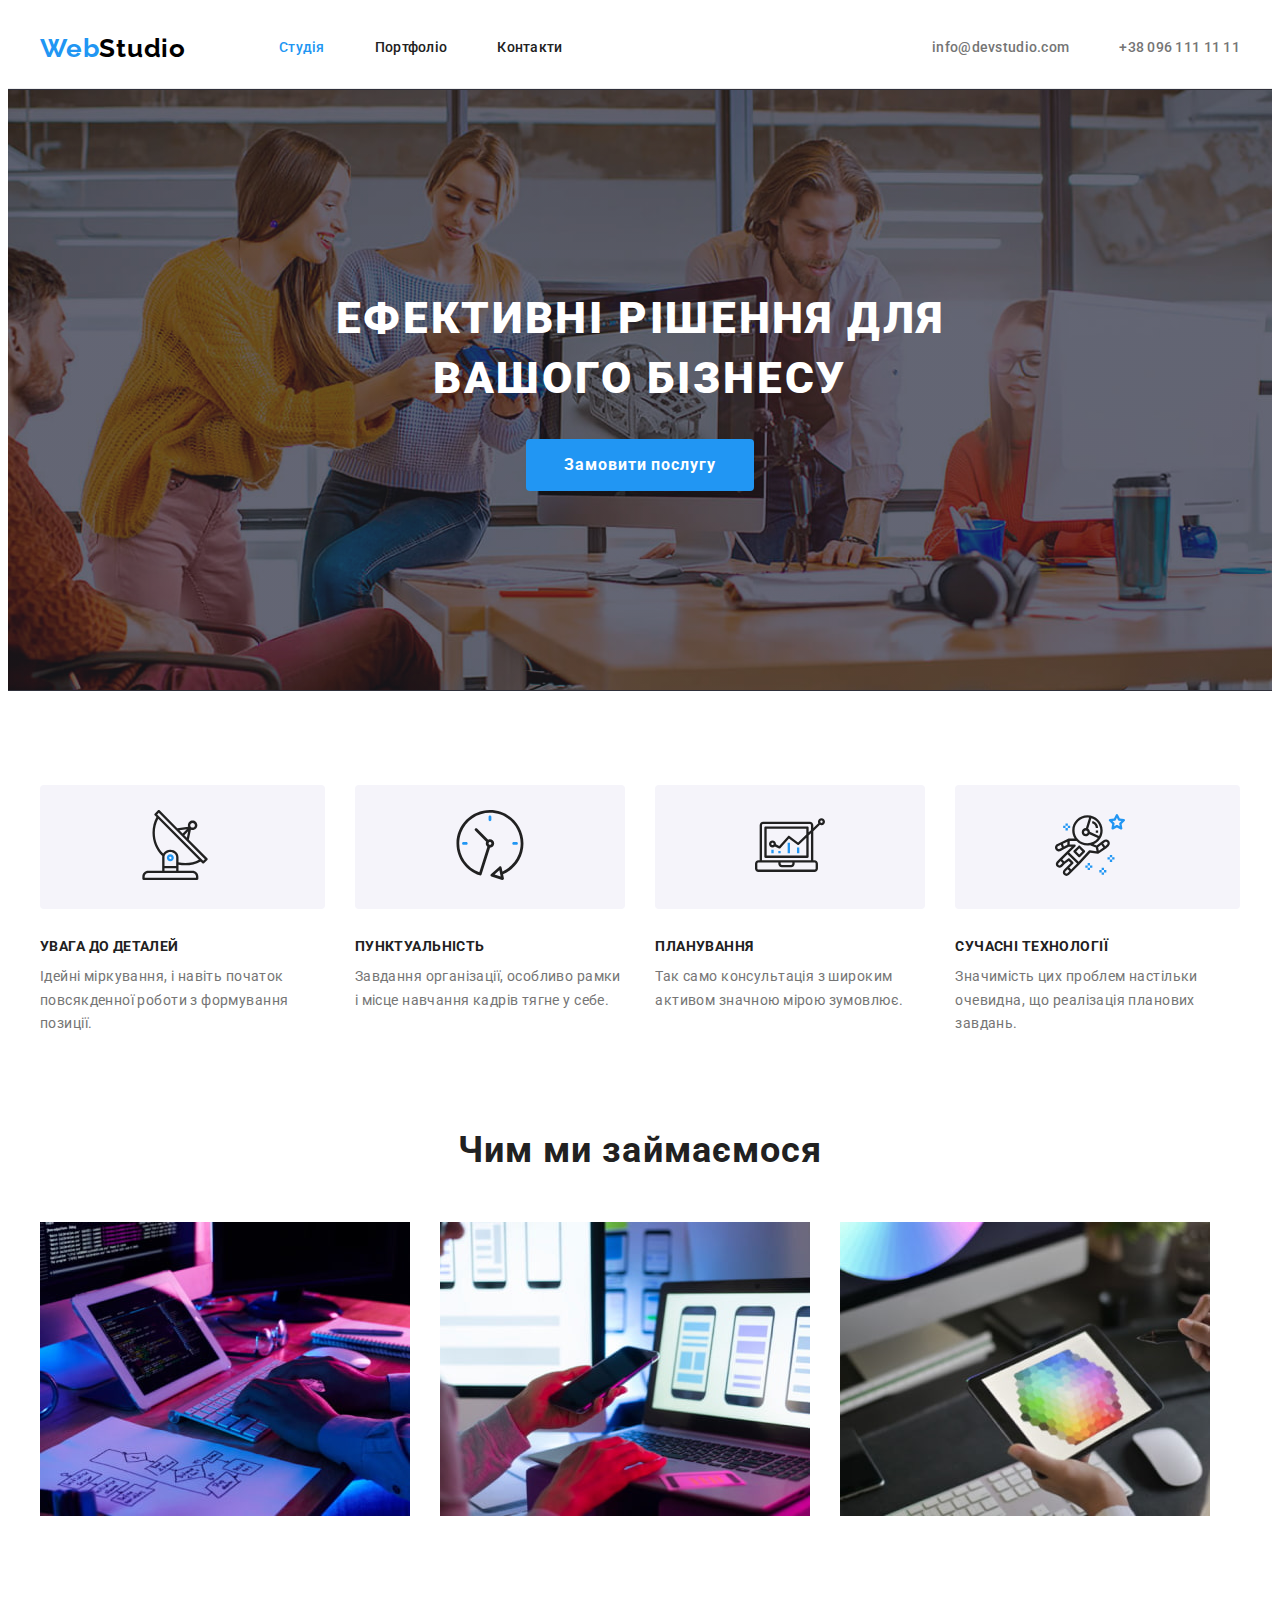
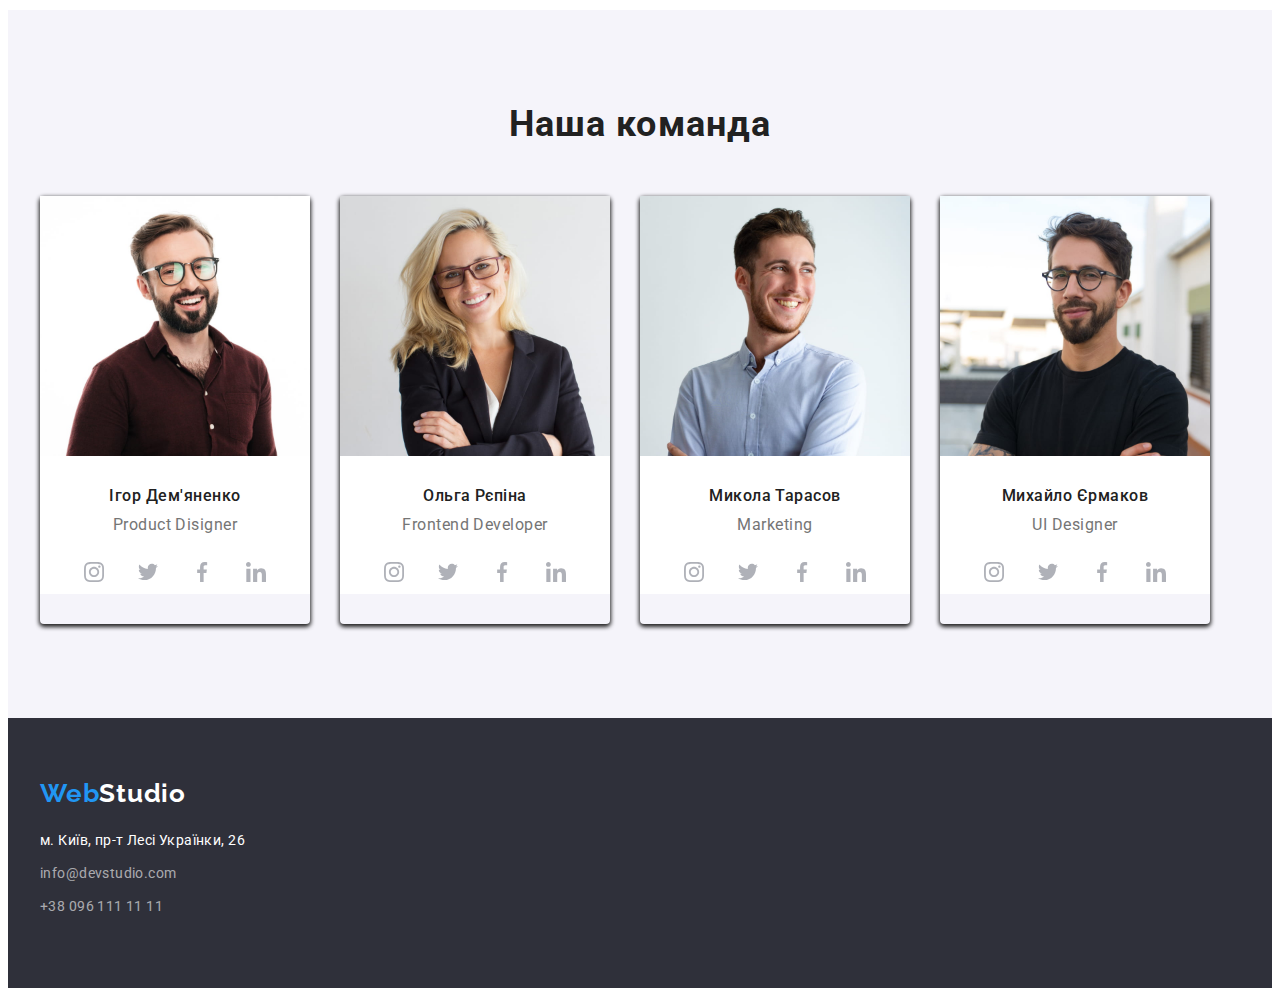
==== commit 51aed7f9: "var1 +team" ====
--- a/index.html
+++ b/index.html
@@ -54,6 +54,11 @@
                 <h2 class="visually-hidden">Наші переваги</h2>
                 <ul class="adv-list">
                     <li class="adv-item">
+                        <div class="adv-icons">
+                            <svg width="70" height="70">
+                                <use href="./images/icons.svg#icon-antenna"></use>
+                            </svg>
+                        </div>
                         <h3 class="adv-title">УВАГА ДО ДЕТАЛЕЙ</h3>
                         <p class="text-adv">
                             Ідейні міркування, і навіть початок повсякденної роботи з
@@ -61,6 +66,11 @@
                         </p>
                     </li>
                     <li class="adv-item">
+                        <div class="adv-icons">
+                            <svg width="70" height="70">
+                                <use href="./images/icons.svg#icon-clock"></use>
+                            </svg>
+                        </div>
                         <h3 class="adv-title">ПУНКТУАЛЬНІСТЬ</h3>
                         <p class="text-adv">
                             Завдання організації, особливо рамки і місце навчання кадрів тягне
@@ -68,12 +78,22 @@
                         </p>
                     </li>
                     <li class="adv-item">
+                        <div class="adv-icons">
+                            <svg width="70" height="70">
+                                <use href="./images/icons.svg#icon-diagram"></use>
+                            </svg>
+                        </div>
                         <h3 class="adv-title">ПЛАНУВАННЯ</h3>
                         <p class="text-adv">
                             Так само консультація з широким активом значною мірою зумовлює.
                         </p>
                     </li>
                     <li class="adv-item">
+                        <div class="adv-icons">
+                            <svg width="70" height="70">
+                                <use href="./images/icons.svg#icon-astronaut"></use>
+                            </svg>
+                        </div>
                         <h3 class="adv-title">СУЧАСНІ ТЕХНОЛОГІЇ</h3>
                         <p class="text-adv">
                             Значимість цих проблем настільки очевидна, що реалізація планових
@@ -103,6 +123,36 @@
                         <div class="name-info">
                             <h3 class="name">Ігор Дем'яненко</h3>
                             <p class="position">Product Disigner</p>
+                            <ul class="team-links">
+                                <li>
+                                    <a class="team-link" href="">
+                                        <svg width="20" height="20">
+                                            <use href="./images/icons.svg#icon-instagram"></use>
+                                        </svg>
+                                    </a>
+                                </li>
+                                <li>
+                                    <a class="team-link" href="">
+                                        <svg width="20" height="20">
+                                            <use href="./images/icons.svg#icon-twitter"></use>
+                                        </svg>
+                                    </a>
+                                </li>
+                                <li>
+                                    <a class="team-link" href="">
+                                        <svg width="20" height="20">
+                                            <use href="./images/icons.svg#icon-facebook"></use>
+                                        </svg>
+                                    </a>
+                                </li>
+                                <li>
+                                    <a class="team-link" href="">
+                                        <svg width="20" height="20">
+                                            <use href="./images/icons.svg#icon-linkedin"></use>
+                                        </svg>
+                                    </a>
+                                </li>
+                            </ul>
                         </div>
                     </li>
                     <li class="team-item">
@@ -110,6 +160,36 @@
                         <div class="name-info">
                             <h3 class="name">Ольга Рєпіна</h3>
                             <p class="position">Frontend Developer</p>
+                            <ul class="team-links">
+                                <li>
+                                    <a class="team-link" href="">
+                                        <svg width="20" height="20">
+                                            <use href="./images/icons.svg#icon-instagram"></use>
+                                        </svg>
+                                    </a>
+                                </li>
+                                <li>
+                                    <a class="team-link" href="">
+                                        <svg width="20" height="20">
+                                            <use href="./images/icons.svg#icon-twitter"></use>
+                                        </svg>
+                                    </a>
+                                </li>
+                                <li>
+                                    <a class="team-link" href="">
+                                        <svg width="20" height="20">
+                                            <use href="./images/icons.svg#icon-facebook"></use>
+                                        </svg>
+                                    </a>
+                                </li>
+                                <li>
+                                    <a class="team-link" href="">
+                                        <svg width="20" height="20">
+                                            <use href="./images/icons.svg#icon-linkedin"></use>
+                                        </svg>
+                                    </a>
+                                </li>
+                            </ul>
                         </div>
                     </li>
                     <li class="team-item">
@@ -117,6 +197,36 @@
                         <div class="name-info">
                             <h3 class="name">Микола Тарасов</h3>
                             <p class="position">Marketing</p>
+                            <ul class="team-links">
+                                <li>
+                                    <a class="team-link" href="">
+                                        <svg width="20" height="20">
+                                            <use href="./images/icons.svg#icon-instagram"></use>
+                                        </svg>
+                                    </a>
+                                </li>
+                                <li>
+                                    <a class="team-link" href="">
+                                        <svg width="20" height="20">
+                                            <use href="./images/icons.svg#icon-twitter"></use>
+                                        </svg>
+                                    </a>
+                                </li>
+                                <li>
+                                    <a class="team-link" href="">
+                                        <svg width="20" height="20">
+                                            <use href="./images/icons.svg#icon-facebook"></use>
+                                        </svg>
+                                    </a>
+                                </li>
+                                <li>
+                                    <a class="team-link" href="">
+                                        <svg width="20" height="20">
+                                            <use href="./images/icons.svg#icon-linkedin"></use>
+                                        </svg>
+                                    </a>
+                                </li>
+                            </ul>
                         </div>
                     </li>
                     <li class="team-item">
@@ -124,6 +234,36 @@
                         <div class="name-info">
                             <h3 class="name">Михайло Єрмаков</h3>
                             <p class="position">UI Designer</p>
+                            <ul class="team-links">
+                                <li>
+                                    <a class="team-link" href="">
+                                        <svg width="20" height="20">
+                                            <use href="./images/icons.svg#icon-instagram"></use>
+                                        </svg>
+                                    </a>
+                                </li>
+                                <li>
+                                    <a class="team-link" href="">
+                                        <svg width="20" height="20">
+                                            <use href="./images/icons.svg#icon-twitter"></use>
+                                        </svg>
+                                    </a>
+                                </li>
+                                <li>
+                                    <a class="team-link" href="">
+                                        <svg width="20" height="20">
+                                            <use href="./images/icons.svg#icon-facebook"></use>
+                                        </svg>
+                                    </a>
+                                </li>
+                                <li>
+                                    <a class="team-link" href="">
+                                        <svg width="20" height="20">
+                                            <use href="./images/icons.svg#icon-linkedin"></use>
+                                        </svg>
+                                    </a>
+                                </li>
+                            </ul>
                         </div>
                     </li>
                 </ul>
--- a/css/styles.css
+++ b/css/styles.css
@@ -10,10 +10,10 @@
     --white-text-color: #FFFFFF;
     --accent-color: #2196F3;
     --contacts-color: rgba(255, 255, 255, 0.6);
+    --main-svg-color: #AFB1B8;
 }
 
 body {
-    background-color: var(--main-background-color);
     color: var(--main-text-color);
     font-family: Roboto, sans-serif;
     width: auto;
@@ -35,11 +35,11 @@
     margin: 0;
 }
 
-/* *,
+* *,
 *::before,
 *::after {
     box-sizing: inherit;
-} */
+} *
 
 .container {
     width: 1200px;
@@ -180,6 +180,14 @@
 .hero {
     background-color: var(--secondary-background-color);
     padding: 200px 0px 200px 0px;
+    background-image: 
+   linear-gradient(
+    rgba(47, 48, 58, 0.4),
+    rgba(47, 48, 58, 0.4)
+    ), 
+    url("../images/background-img.jpg");
+    background-position: center;
+    background-repeat: no-repeat;
 }
 
 .hero-title {
@@ -204,9 +212,8 @@
 }
 
 .hero-button {
-    display: flex;
-
-    padding: 10px 32px;
+    display: block;
+
     margin-left: auto;
     margin-right: auto;
     border-radius: 4px;
@@ -225,13 +232,27 @@
     align-items: center;
     text-align: center;
     letter-spacing: 0.06em;
-
+}
+
+.hero-button:hover {
+    box-shadow: 0px 4px 4px rgba(0, 0, 0, 0.15);
 }
 
 /*SECTION ADV*/
 
+.advantages {
+    padding-top: 94px;
+}
+
 .adv-list {
     display: flex;
+}
+
+.adv-icons {
+    background-color: var(--third-background-color);
+    padding: 25px 100px;
+    margin-bottom: 30px;
+    border-radius: 4px;
 }
 
 .adv-item {
@@ -285,6 +306,9 @@
     margin-right: 30px;
 }
 
+.w-item:last-child {
+    margin-right: 0;
+}
 
 /*TEAM*/
 
@@ -294,11 +318,13 @@
 
 .team-list {
     display: flex;
+    border-radius: 4px;
 }
 
 .team-item {
     margin-right: 30px;
-    list-style: none;
+    box-shadow: 0px 2px 4px 1px;
+    border-radius: 4px;
 }
 
 .team-item:last-child {
@@ -306,7 +332,6 @@
 }
 
 .name {
-    margin-top: 30px;
     margin-bottom: 10px;
     font-style: normal;
     font-weight: 500;
@@ -317,13 +342,39 @@
 }
 
 .position {
-    margin-bottom: 30px;
-
     color: var(--secondary-text-color);
     font-size: 16px;
     line-height: 1.19;
     text-align: center;
     letter-spacing: 0.03em;
+}
+
+.name-info {
+    padding-top: 30px;
+    background-color: var(--nav-background-color);
+}
+
+.team-links {
+    display: flex;
+    gap: 10px;
+    align-items: center;
+    justify-content: center;
+    margin: 16px 0px 30px 0px;
+}
+
+.team-link {
+    display: flex;
+    width: 44px;
+    height: 44px;
+    border-radius: 50%;
+    align-items: center;
+    justify-content: center;
+    fill: var(--main-svg-color);
+}
+
+.team-link:hover {
+    fill: var(--white-text-color);
+    background-color: var(--accent-color);
 }
 
 /*FOOTER*/
@@ -338,12 +389,14 @@
 }
 
 .adress-item {
-    list-style: none;
+    margin-bottom: 9px;
+}
+
+.adress-item:first-child {
+    margin-top: 20px;
 }
 
 .adress-text {
-    margin-bottom: 9px;
-
     text-decoration: none;
     color: var(--white-text-color);
 
@@ -423,7 +476,7 @@
 .exp-list {
     display: flex;
     flex-wrap: wrap;
-    gap: 15px;
+    gap: 30px;
 
     margin-top: 50px;
 }
@@ -449,6 +502,6 @@
 
 .card-txt {
     padding:  20px 24px 20px 24px;
-        border: 1px solid #eeeeee;
-        border-top: none;
+    border: 1px solid #eeeeee;
+    border-top: none;
 }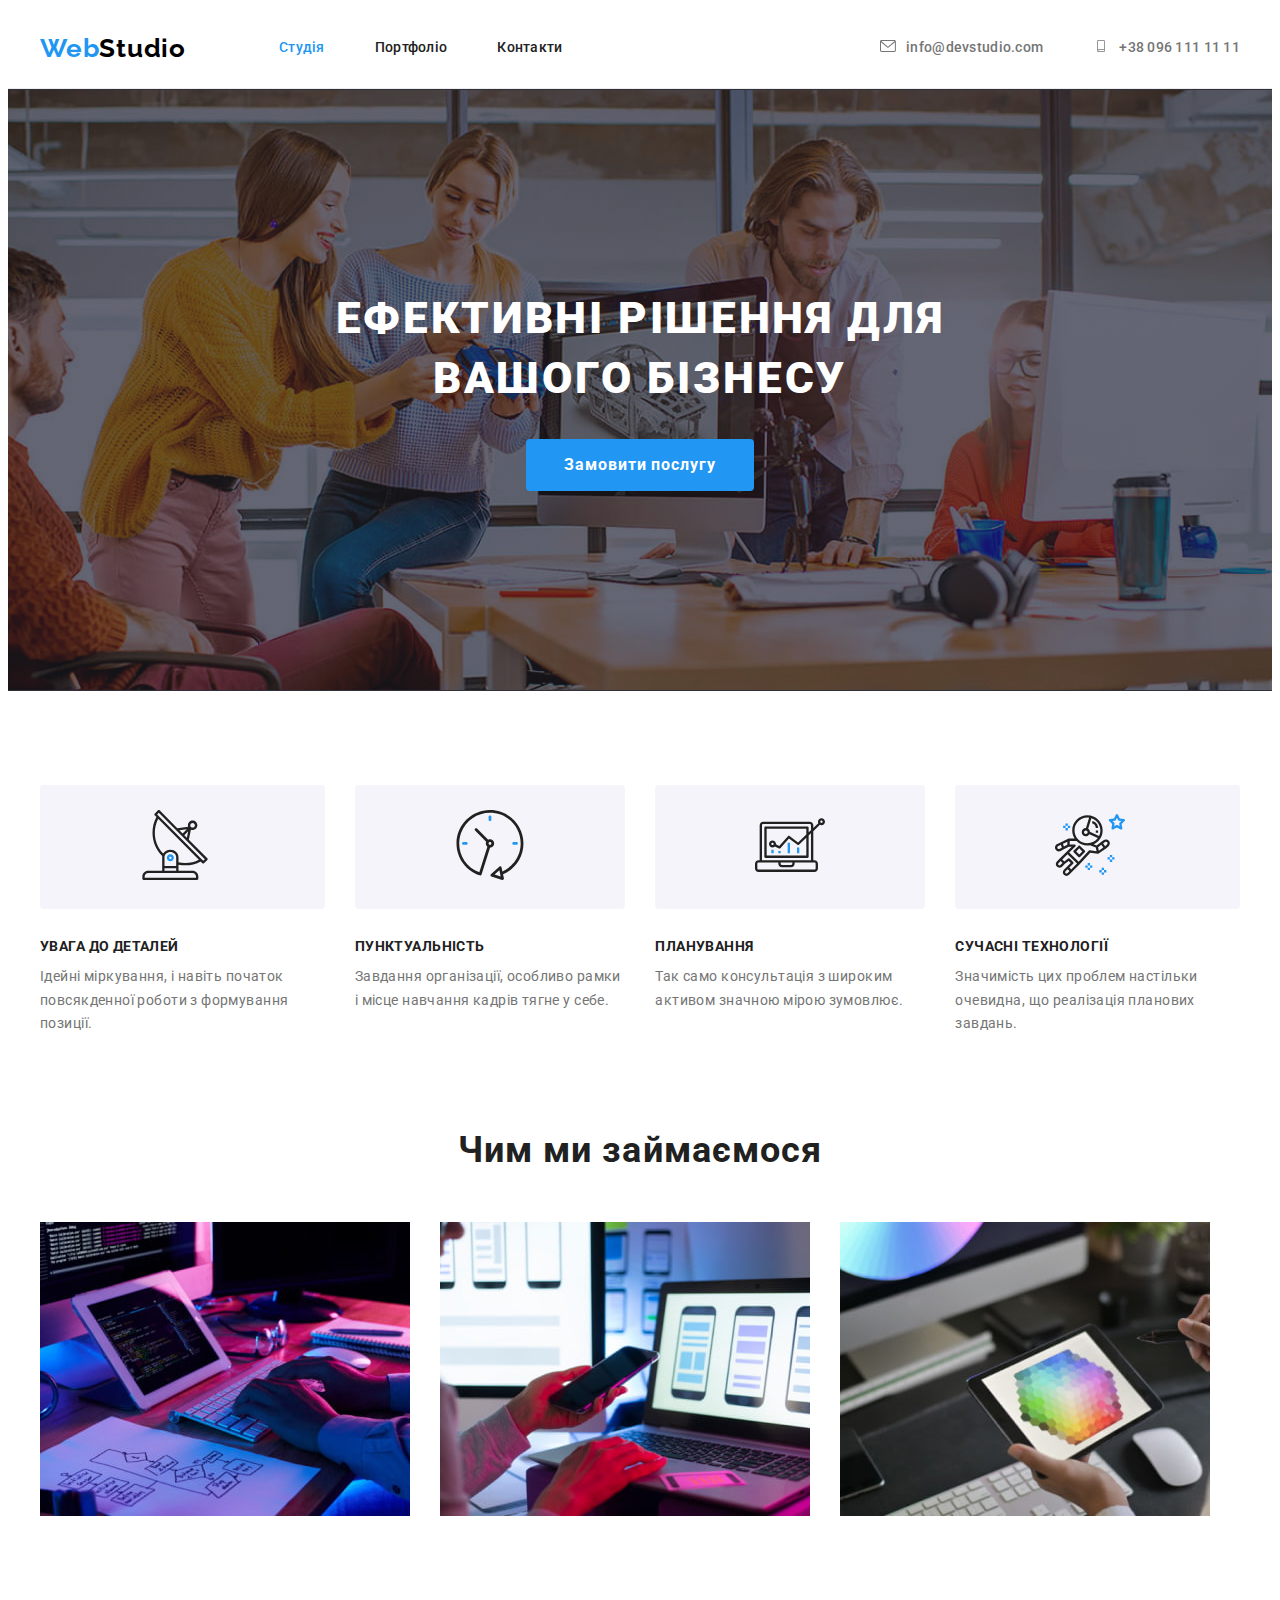
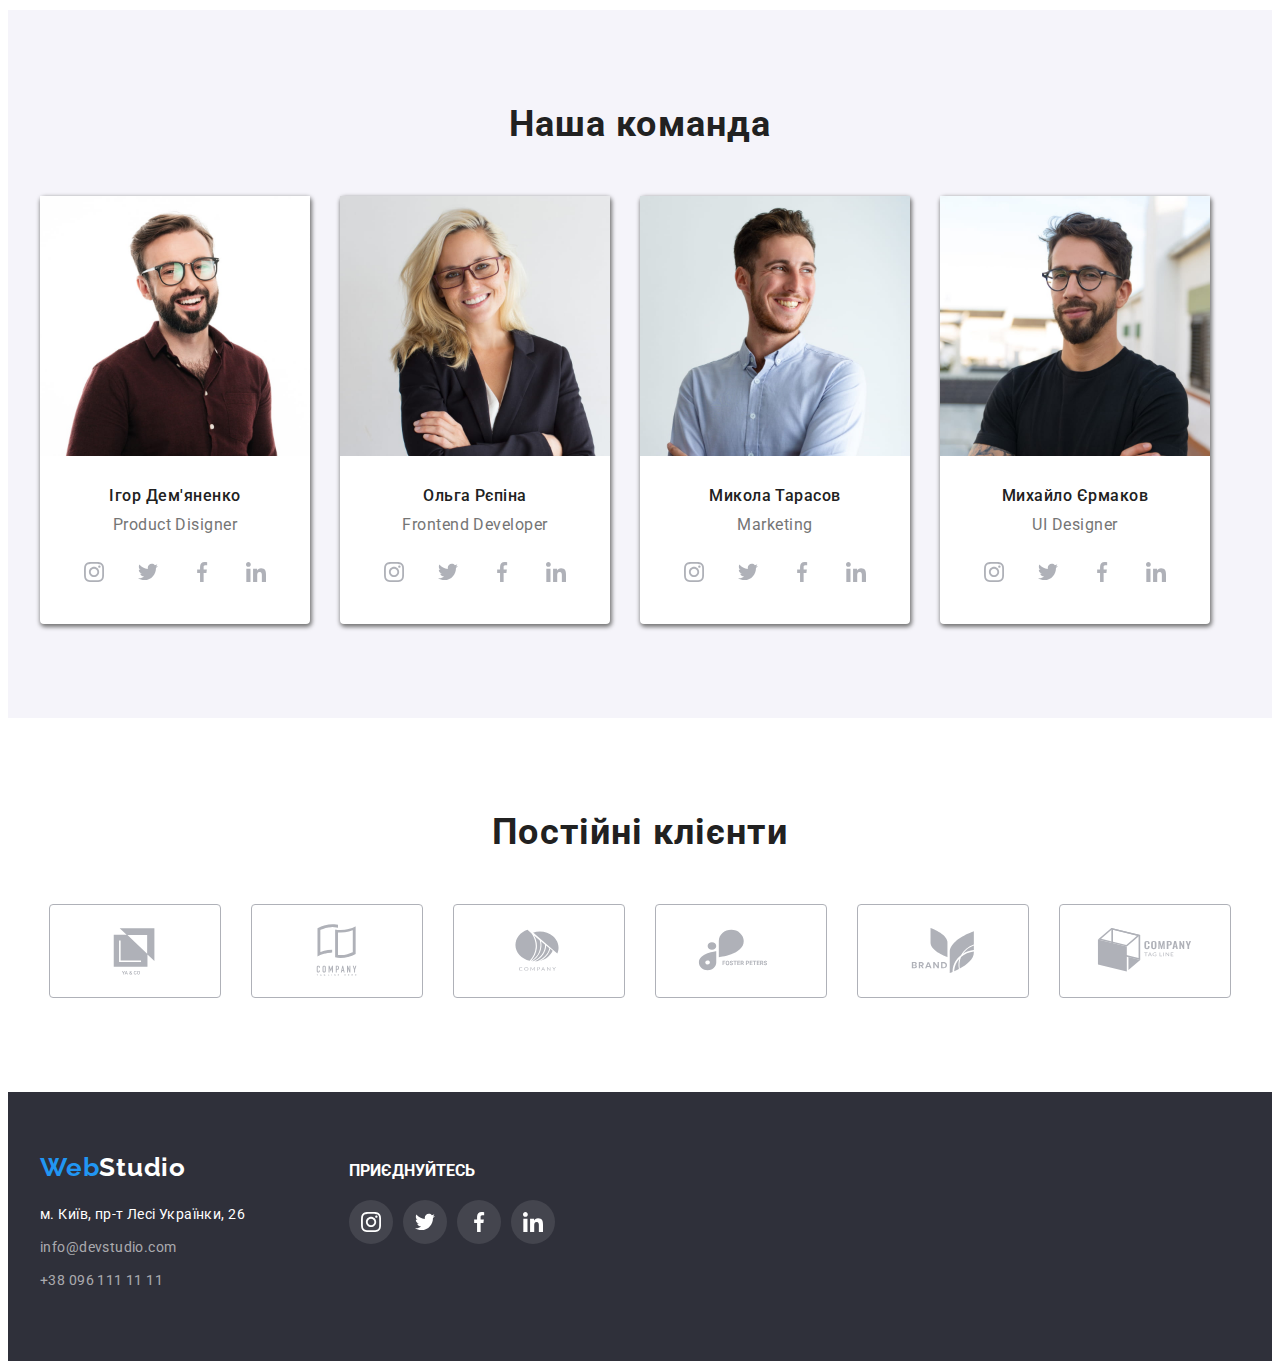
==== commit 4f1a4ce3: "fin" ====
--- a/index.html
+++ b/index.html
@@ -30,10 +30,15 @@
                 </ul>
             </nav>
             <ul class="contacts">
-                <li class="contacts-list"><a href="mailto:info@devstudio.com"
-                        class="head-contacts">info@devstudio.com</a>
+                <li class="contacts-list"><a href="mailto:info@devstudio.com" class="head-contacts"><svg
+                            class="head-icon" width="16" height="12">
+                            <use href="./images/icons.svg#icon-mail"></use>
+                        </svg>info@devstudio.com</a>
                 </li>
-                <li class="contacts-list"><a href="tel:+380961111111" class="head-contacts">+38 096 111 11 11</a>
+                <li class="contacts-list"><a href="tel:+380961111111" class="head-contacts"><svg class="head-icon"
+                            width="16" height="12">
+                            <use href="./images/icons.svg#icon-smartphone"></use>
+                        </svg>+38 096 111 11 11</a>
                 </li>
             </ul>
         </div>
@@ -269,21 +274,83 @@
                 </ul>
             </div>
         </section>
+        <section class="clients section">
+            <div class="container">
+                <h2 class="title">Постійні клієнти</h2>
+                <ul class="clients-list">
+                    <li class="clients-item"><a class="client-link" href=""> <svg width="106" height="60">
+                                <use href="./images/icons.svg#icon-logo-1"></use>
+                            </svg> </a></li>
+                    <li class="clients-item"><a class="client-link" href=""> <svg width="106" height="60">
+                                <use href="./images/icons.svg#icon-logo-2"></use>
+                            </svg> </a></li>
+                    <li class="clients-item"><a class="client-link" href=""> <svg width="106" height="60">
+                                <use href="./images/icons.svg#icon-logo-3"></use>
+                            </svg> </a></li>
+                    <li class="clients-item"><a class="client-link" href=""> <svg width="106" height="60">
+                                <use href="./images/icons.svg#icon-logo-4"></use>
+                            </svg> </a></li>
+                    <li class="clients-item"><a class="client-link" href=""> <svg width="106" height="60">
+                                <use href="./images/icons.svg#icon-logo-5"></use>
+                            </svg> </a></li>
+                    <li class="clients-item"><a class="client-link" href=""> <svg width="106" height="60">
+                                <use href="./images/icons.svg#icon-logo-6"></use>
+                            </svg> </a></li>
+                </ul>
+            </div>
+        </section>
     </main>
     <footer class="footer">
-        <div class="container">
-            <a href="./index.html" class="logo"><span class="logo-web">Web</span><span
-                    class="logo-white">Studio</span></a>
-            <address>
-                <ul>
-                    <li class="adress-item"><a class="adress-text" href="https://goo.gl/maps/3PGpG9PpnSt5168C9"
-                            target="_blank" rel="noopener noreferrer">м. Київ,
-                            пр-т Лесі Українки, 26</a></li>
-                    <li class="adress-item"><a class="contact" href="mailto:info@devstudio.com">info@devstudio.com</a>
-                    </li>
-                    <li class="adress-item"><a class="contact" href="tel:+380961111111">+38 096 111 11 11</a></li>
-                </ul>
-            </address>
+        <div class="main-container container">
+            <div class="adress">
+                <a href="./index.html" class="logo"><span class="logo-web">Web</span><span
+                        class="logo-white">Studio</span></a>
+                <address>
+                    <ul>
+                        <li class="adress-item"><a class="adress-text" href="https://goo.gl/maps/3PGpG9PpnSt5168C9"
+                                target="_blank" rel="noopener noreferrer">м. Київ,
+                                пр-т Лесі Українки, 26</a></li>
+                        <li class="adress-item"><a class="contact"
+                                href="mailto:info@devstudio.com">info@devstudio.com</a>
+                        </li>
+                        <li class="adress-item"><a class="contact" href="tel:+380961111111">+38 096 111 11 11</a></li>
+                    </ul>
+                </address>
+            </div>
+            <div class="footer-links">
+                <h4 class="join">ПРИЄДНУЙТЕСЬ</h4>
+                <ul class="flinks-list">
+                    <li>
+                        <a class="footer-link" href="">
+                            <svg width="20" height="20">
+                                <use href="./images/icons.svg#icon-instagram"></use>
+                            </svg>
+                        </a>
+                    </li>
+                    <li>
+                        <a class="footer-link" href="">
+                            <svg width="20" height="20">
+                                <use href="./images/icons.svg#icon-twitter"></use>
+                            </svg>
+                        </a>
+                    </li>
+                    <li>
+                        <a class="footer-link" href="">
+                            <svg width="20" height="20">
+                                <use href="./images/icons.svg#icon-facebook"></use>
+                            </svg>
+                        </a>
+                    </li>
+                    <li>
+                        <a class="footer-link" href="">
+                            <svg width="20" height="20">
+                                <use href="./images/icons.svg#icon-linkedin"></use>
+                            </svg>
+                        </a>
+                    </li>
+                </ul>
+                </ul>
+            </div>
         </div>
     </footer>
 </body>
--- a/css/styles.css
+++ b/css/styles.css
@@ -152,7 +152,6 @@
 }
 .contacts {
     display: flex;
-    margin-left: 344px;
 }
 
 .contacts .contacts-list + .contacts-list {
@@ -173,6 +172,11 @@
 
 .head-contacts:hover, .head-contacts:focus {
     color: var(--accent-color);
+}
+
+.head-contacts .head-icon {
+    fill: currentColor;
+    margin-right: 10px;
 }
 
 /*HERO*/
@@ -235,7 +239,7 @@
 }
 
 .hero-button:hover {
-    box-shadow: 0px 4px 4px rgba(0, 0, 0, 0.15);
+    box-shadow: 0px 3px 6px 6px rgba(0, 0, 0, 0.15);
 }
 
 /*SECTION ADV*/
@@ -318,13 +322,13 @@
 
 .team-list {
     display: flex;
-    border-radius: 4px;
 }
 
 .team-item {
     margin-right: 30px;
-    box-shadow: 0px 2px 4px 1px;
+    box-shadow: #757575 1px 2px 4px 1px;
     border-radius: 4px;
+    background-color: var(--nav-background-color);
 }
 
 .team-item:last-child {
@@ -351,7 +355,6 @@
 
 .name-info {
     padding-top: 30px;
-    background-color: var(--nav-background-color);
 }
 
 .team-links {
@@ -372,9 +375,39 @@
     fill: var(--main-svg-color);
 }
 
-.team-link:hover {
+.team-link:hover, .team-link:focus {
     fill: var(--white-text-color);
     background-color: var(--accent-color);
+}
+
+/*CLIENTS*/
+
+.clients-list {
+    display: flex;
+    gap: 30px;
+    justify-content: center;
+    margin-left: auto;
+    margin-right: auto;
+
+}
+
+.clients-item {
+}
+
+.client-link {
+    display: flex;
+    align-items: center;
+    justify-content: center;
+    
+    fill: var(--main-svg-color);
+    padding: 16px 32px;
+    border: 1px solid var(--main-svg-color);
+    border-radius: 4px;
+}
+
+.client-link:hover {
+    fill: var(--accent-color);
+    border-color: var(--accent-color)
 }
 
 /*FOOTER*/
@@ -388,6 +421,11 @@
     background-color: var(--secondary-background-color);
 }
 
+.main-container {
+    display: flex;
+    align-items: baseline;
+}
+
 .adress-item {
     margin-bottom: 9px;
 }
@@ -429,6 +467,36 @@
     color: var(--accent-color);
 }
 
+.footer-links {
+    margin-left: 70px;
+}
+
+.join {
+    color: var(--white-text-color);
+    margin-bottom: 20px;
+}
+
+.flinks-list {
+    display: flex;
+    gap: 10px;
+
+}
+
+.footer-link {
+    display: flex;
+    width: 44px;
+    height: 44px;
+    border-radius: 50%;
+    align-items: center;
+    justify-content: center;
+    fill: var(--white-text-color);
+    background-color: rgba(255, 255, 255, 0.1);;
+}
+
+.footer-link:hover, .footer-link:focus {
+    background-color: var(--accent-color);
+}
+
 /*SECOND PAGE*/
 
 .buttons-list {
@@ -471,6 +539,7 @@
 .buttons:hover, .buttons:focus {
     background-color: var(--accent-color);
     color: var(--white-text-color);
+    box-shadow: var(--secondary-text-color) 2px 3px 5px 1px;
 }
 
 .exp-list {
@@ -504,4 +573,9 @@
     padding:  20px 24px 20px 24px;
     border: 1px solid #eeeeee;
     border-top: none;
+}
+
+.exp-item:hover {
+    box-shadow: #757575 2px 4px 6px 1px;
+
 }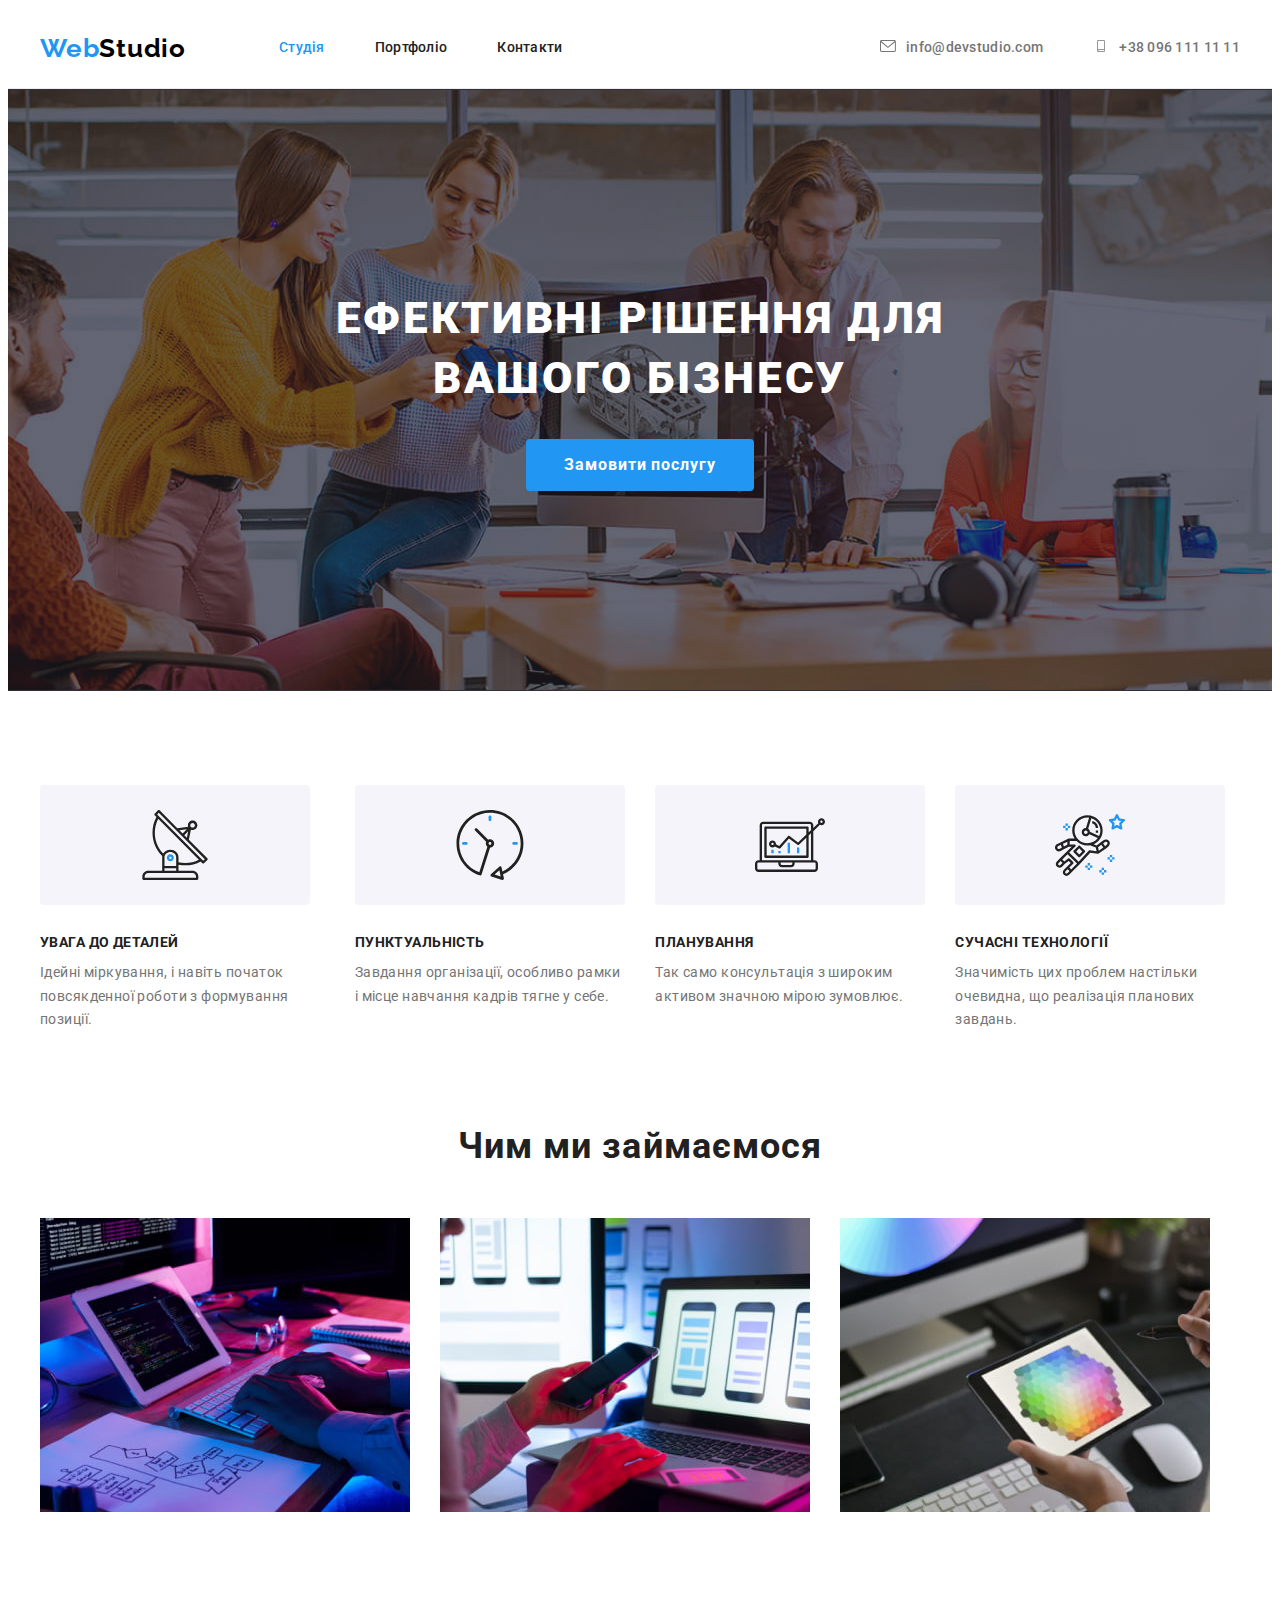
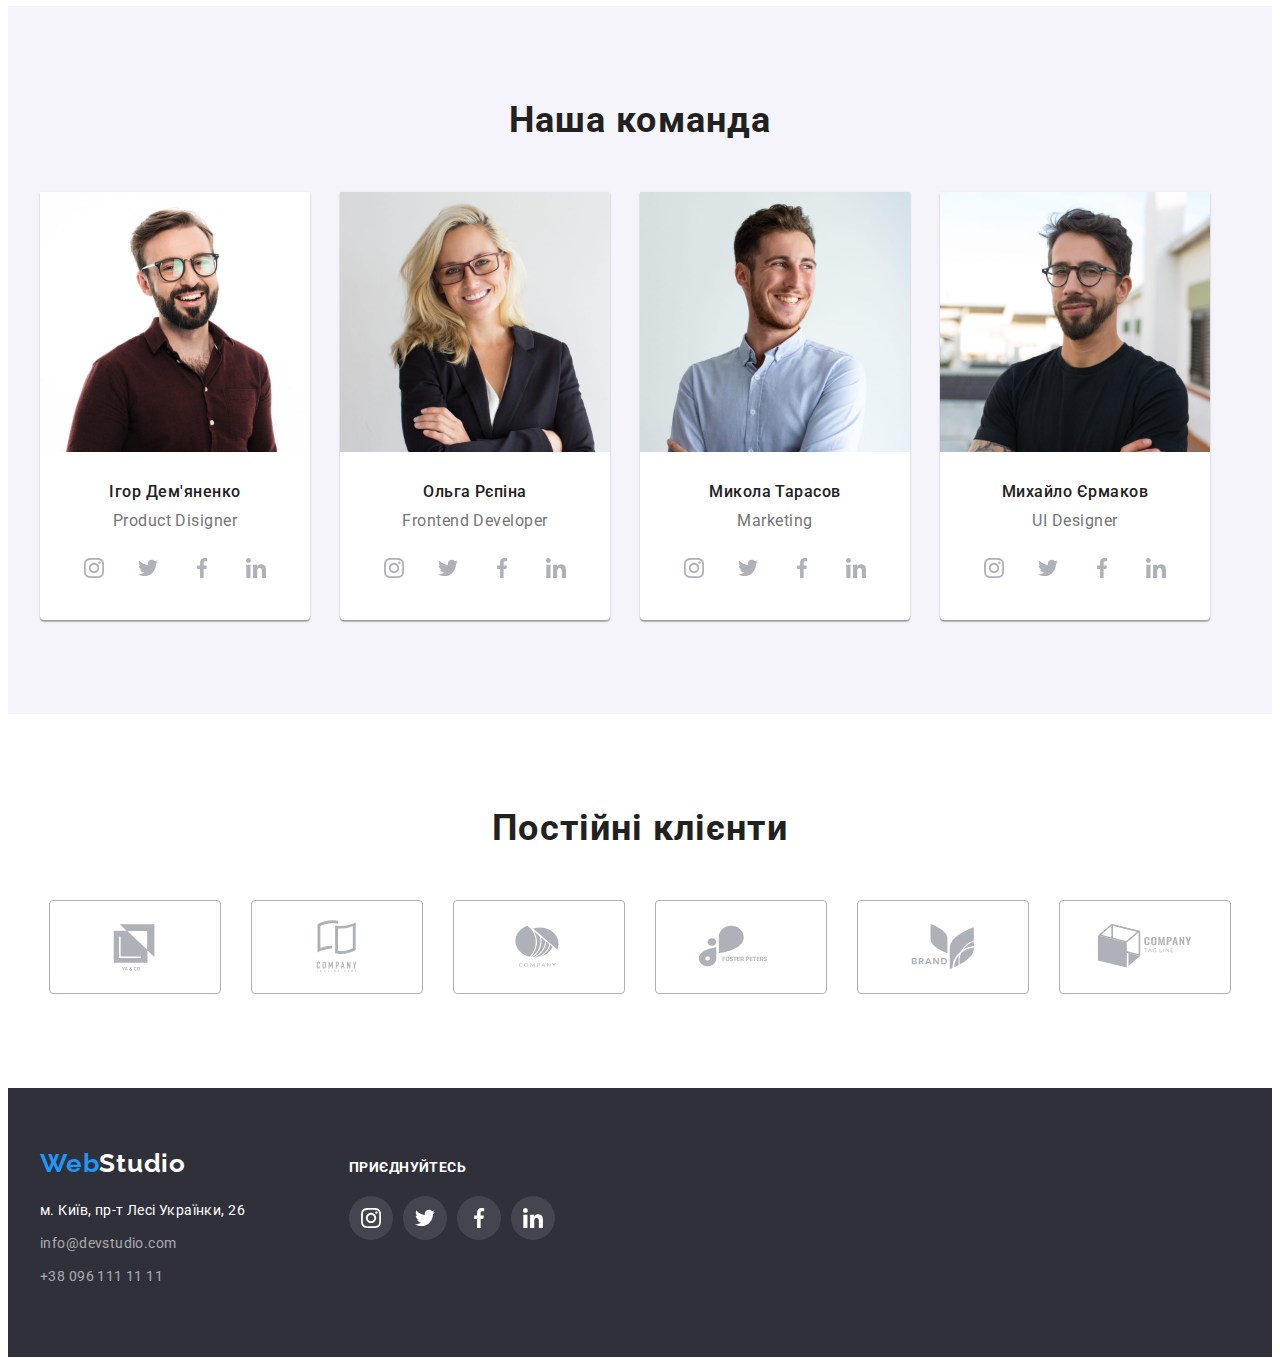
==== commit 8e818cd3: "з виправленнями" ====
--- a/index.html
+++ b/index.html
@@ -318,7 +318,7 @@
                 </address>
             </div>
             <div class="footer-links">
-                <h4 class="join">ПРИЄДНУЙТЕСЬ</h4>
+                <h4 class="join">Приєднуйтесь</h4>
                 <ul class="flinks-list">
                     <li>
                         <a class="footer-link" href="">
--- a/css/styles.css
+++ b/css/styles.css
@@ -239,7 +239,7 @@
 }
 
 .hero-button:hover {
-    box-shadow: 0px 3px 6px 6px rgba(0, 0, 0, 0.15);
+    box-shadow: 0px 4px 4px rgba(0, 0, 0, 0.15);
 }
 
 /*SECTION ADV*/
@@ -253,8 +253,12 @@
 }
 
 .adv-icons {
+    display: flex;
+    width: 270px;
+    height: 120px;
+    justify-content: center;
+    align-items: center;
     background-color: var(--third-background-color);
-    padding: 25px 100px;
     margin-bottom: 30px;
     border-radius: 4px;
 }
@@ -326,8 +330,8 @@
 
 .team-item {
     margin-right: 30px;
-    box-shadow: #757575 1px 2px 4px 1px;
-    border-radius: 4px;
+    box-shadow: 0px 1px 3px rgba(0, 0, 0, 0.12), 0px 1px 1px rgba(0, 0, 0, 0.14), 0px 2px 1px rgba(0, 0, 0, 0.2);
+    border-radius: 0px 0px 4px 4px;
     background-color: var(--nav-background-color);
 }
 
@@ -398,14 +402,14 @@
     display: flex;
     align-items: center;
     justify-content: center;
-    
+    width: 170px;
+    height: 92px;
     fill: var(--main-svg-color);
-    padding: 16px 32px;
     border: 1px solid var(--main-svg-color);
     border-radius: 4px;
 }
 
-.client-link:hover {
+.client-link:hover, .client-link:focus {
     fill: var(--accent-color);
     border-color: var(--accent-color)
 }
@@ -472,6 +476,11 @@
 }
 
 .join {
+    font-weight: 700;
+    font-size: 14px;
+    line-height: 1.14;
+    letter-spacing: 0.03em;
+    text-transform: uppercase;
     color: var(--white-text-color);
     margin-bottom: 20px;
 }
@@ -539,7 +548,7 @@
 .buttons:hover, .buttons:focus {
     background-color: var(--accent-color);
     color: var(--white-text-color);
-    box-shadow: var(--secondary-text-color) 2px 3px 5px 1px;
+    box-shadow: 0px 3px 1px rgba(0, 0, 0, 0.1), 0px 1px 2px rgba(0, 0, 0, 0.08), 0px 2px 2px rgba(0, 0, 0, 0.12);
 }
 
 .exp-list {
@@ -576,6 +585,5 @@
 }
 
 .exp-item:hover {
-    box-shadow: #757575 2px 4px 6px 1px;
-
+    box-shadow: 0px 1px 1px rgba(0, 0, 0, 0.12), 0px 4px 4px rgba(0, 0, 0, 0.06), 1px 4px 6px rgba(0, 0, 0, 0.16);
 }